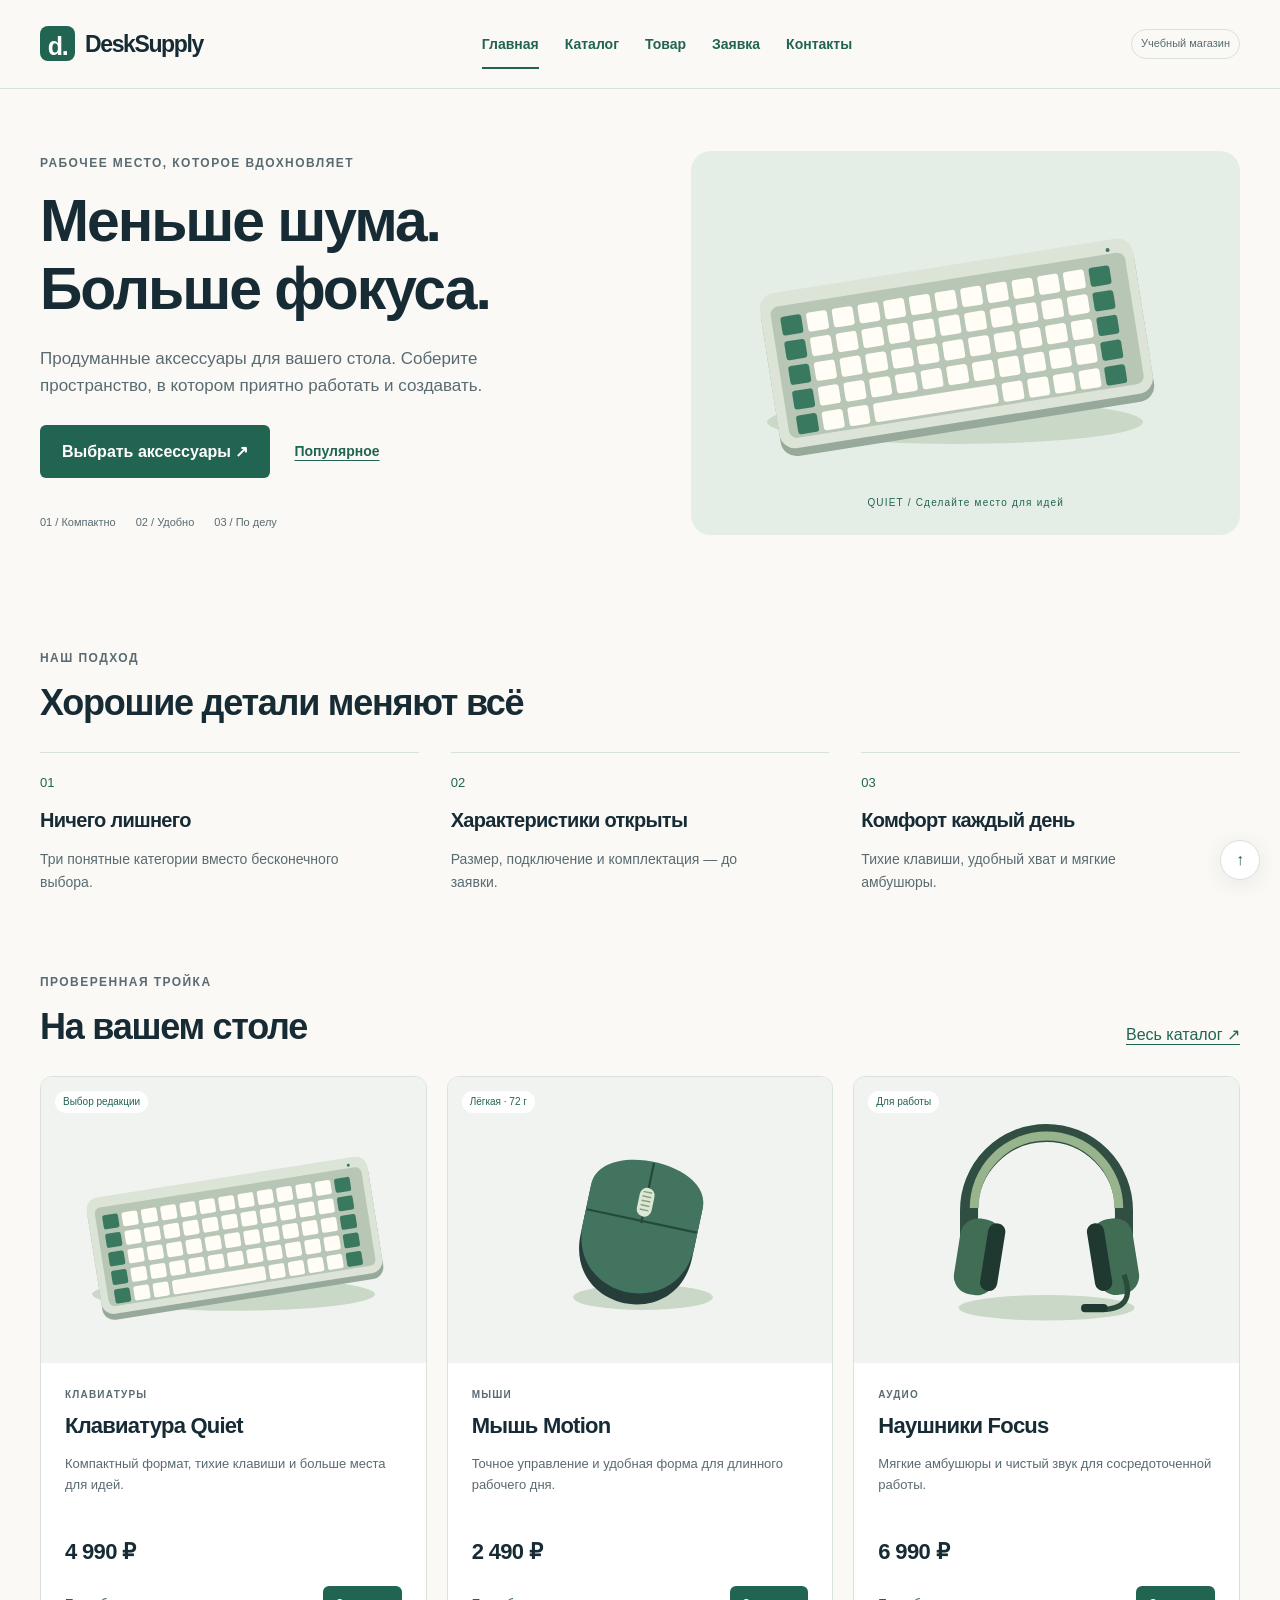
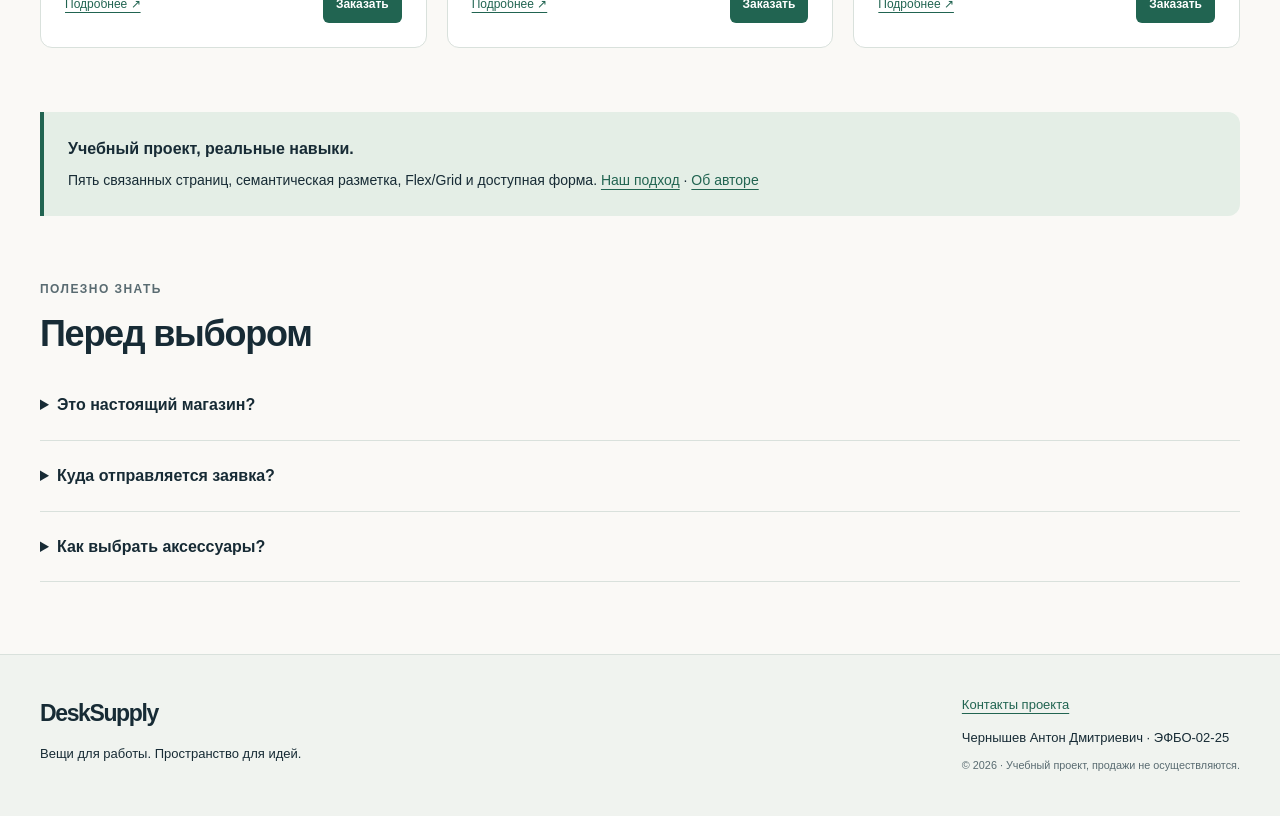
==== index.html @ 8da84892 "feat: build five-page DeskSupply HTML CSS shop for KR1" ====
<!DOCTYPE html>
<html lang="ru">
<head>
    <meta charset="UTF-8">
    <meta name="viewport" content="width=device-width, initial-scale=1.0">
    <meta name="description" content="Учебный магазин аксессуаров: клавиатура, мышь и наушники. Контрольная работа №1.">
    <meta name="author" content="Чернышев Антон Дмитриевич, ЭФБО-02-25">
    <title>Аксессуары для рабочего места — DeskSupply</title>
    <link rel="stylesheet" href="css/style.css">
    <script src="js/main.js" defer></script>
</head>
<body>
<header class="site-header" id="top"><div class="container site-header__inner">
    <a class="site-logo" href="index.html" aria-label="DeskSupply — главная"><span class="site-logo__mark" aria-hidden="true">d.</span>DeskSupply</a>
    <nav class="site-nav" aria-label="Основная навигация"><ul class="site-nav__list">
        <li><a class="site-nav__link" href="index.html" aria-current="page">Главная</a></li>
        <li><a class="site-nav__link" href="catalog.html">Каталог</a></li>
        <li><a class="site-nav__link" href="product.html">Товар</a></li>
        <li><a class="site-nav__link" href="order.html">Заявка</a></li>
        <li><a class="site-nav__link" href="contacts.html">Контакты</a></li>
    </ul></nav>
    <span class="site-header__note">Учебный магазин</span>
</div></header>
<main class="container">
<section class="hero" aria-labelledby="hero-title"><div class="hero__copy"><p class="eyebrow">Рабочее место, которое вдохновляет</p><h1 id="hero-title">Меньше шума.<br>Больше фокуса.</h1><p class="hero__description">Продуманные аксессуары для вашего стола. Соберите пространство, в котором приятно работать и создавать.</p><div class="hero__actions"><a class="button" href="catalog.html">Выбрать аксессуары ↗</a><a href="#popular">Популярное</a></div><div class="hero__meta"><span>01 / Компактно</span><span>02 / Удобно</span><span>03 / По делу</span></div></div><div class="hero__visual"><img src="images/keyboard.svg" alt="Компактная клавиатура Quiet на светлом фоне" width="480" height="320"><span class="hero__caption">QUIET / Сделайте место для идей</span></div></section>
<section class="section" id="advantages" aria-labelledby="advantages-title"><p class="eyebrow">Наш подход</p><h2 id="advantages-title">Хорошие детали меняют всё</h2><ul class="advantages-list"><li><span>01</span><h3>Ничего лишнего</h3><p>Три понятные категории вместо бесконечного выбора.</p></li><li><span>02</span><h3>Характеристики открыты</h3><p>Размер, подключение и комплектация — до заявки.</p></li><li><span>03</span><h3>Комфорт каждый день</h3><p>Тихие клавиши, удобный хват и мягкие амбушюры.</p></li></ul></section>
<section class="section" id="popular" aria-labelledby="popular-title"><div class="section__heading section__heading--row"><div><p class="eyebrow">Проверенная тройка</p><h2 id="popular-title">На вашем столе</h2></div><a href="catalog.html">Весь каталог ↗</a></div><div class="product-grid">
<article class="product-card"><div class="product-card__visual"><span class="product-card__badge">Выбор редакции</span><img class="product-card__img" src="images/keyboard.svg" alt="Клавиатура Quiet: иллюстрация товара" width="480" height="320" loading="lazy"></div><div class="product-card__body"><p class="eyebrow">Клавиатуры</p><h3 class="product-card__title">Клавиатура Quiet</h3><p class="product-card__description">Компактный формат, тихие клавиши и больше места для идей.</p><p class="product-card__price">4 990 ₽</p><div class="product-card__actions"><a class="product-card__link" href="product.html">Подробнее ↗</a><button class="button product-card__button" type="button" data-product="Клавиатура Quiet">Заказать</button></div></div></article>
<article class="product-card"><div class="product-card__visual"><span class="product-card__badge">Лёгкая · 72 г</span><img class="product-card__img" src="images/mouse.svg" alt="Мышь Motion: иллюстрация товара" width="480" height="320" loading="lazy"></div><div class="product-card__body"><p class="eyebrow">Мыши</p><h3 class="product-card__title">Мышь Motion</h3><p class="product-card__description">Точное управление и удобная форма для длинного рабочего дня.</p><p class="product-card__price">2 490 ₽</p><div class="product-card__actions"><a class="product-card__link" href="catalog.html#mouse-details">Подробнее ↗</a><button class="button product-card__button" type="button" data-product="Мышь Motion">Заказать</button></div></div></article>
<article class="product-card"><div class="product-card__visual"><span class="product-card__badge">Для работы</span><img class="product-card__img" src="images/headphones.svg" alt="Наушники Focus: иллюстрация товара" width="480" height="320" loading="lazy"></div><div class="product-card__body"><p class="eyebrow">Аудио</p><h3 class="product-card__title">Наушники Focus</h3><p class="product-card__description">Мягкие амбушюры и чистый звук для сосредоточенной работы.</p><p class="product-card__price">6 990 ₽</p><div class="product-card__actions"><a class="product-card__link" href="catalog.html#headphones-details">Подробнее ↗</a><button class="button product-card__button" type="button" data-product="Наушники Focus">Заказать</button></div></div></article>
</div></section>
<aside class="aside-info"><strong>Учебный проект, реальные навыки.</strong><p>Пять связанных страниц, семантическая разметка, Flex/Grid и доступная форма. <a href="#advantages">Наш подход</a> · <a href="#contacts">Об авторе</a></p></aside><section class="section" id="faq" aria-labelledby="faq-title"><p class="eyebrow">Полезно знать</p><h2 id="faq-title">Перед выбором</h2><div class="faq">
<details class="faq__item"><summary>Это настоящий магазин?</summary><p>Нет. Это учебный HTML/CSS-проект. Цены, товары и контакты демонстрационные; покупок и оплаты нет.</p></details>
<details class="faq__item"><summary>Куда отправляется заявка?</summary><p>Никуда: сейчас форма только проверяет введённые значения в браузере. Сервер и база данных появятся на следующих этапах разработки.</p></details>
<details class="faq__item"><summary>Как выбрать аксессуары?</summary><p>Для небольшого стола подойдёт компактная клавиатура. Для частых звонков — наушники с микрофоном. Проверьте интерфейс подключения в характеристиках.</p></details>
</div></section>
</main>
<footer class="site-footer" id="contacts"><div class="container site-footer__inner">
    <div><a class="site-logo" href="index.html">DeskSupply</a><p>Вещи для работы. Пространство для идей.</p></div>
    <div><a href="contacts.html">Контакты проекта</a><p>Чернышев Антон Дмитриевич · ЭФБО-02-25</p><small>© 2026 · Учебный проект, продажи не осуществляются.</small></div>
</div></footer>
<a class="back-top" href="#top" aria-label="Вернуться наверх">↑</a>
<dialog class="order-dialog" id="order-dialog" aria-labelledby="order-dialog-title"><h2 id="order-dialog-title">Оформление заявки</h2><form class="order-form" id="order-form" action="#" method="post" novalidate>
<p class="form-note">Демонстрация: данные не отправляются и не сохраняются. Используйте вымышленные данные. Поля со * обязательны.</p>
<input id="selected-product" name="selected-product" type="hidden"><p id="selected-product-name" class="order-form__selection"></p>
<div class="form-field"><label for="name">Имя *</label><input id="name" name="name" type="text" minlength="2" autocomplete="name" required></div>
<div class="form-field"><label for="email">E-mail *</label><input id="email" name="email" type="email" autocomplete="email" required></div>
<div class="form-field"><label for="phone">Телефон *</label><input id="phone" name="phone" type="tel" inputmode="tel" autocomplete="tel" placeholder="+7 (900) 000-00-00" pattern="^\+7 \(\d{3}\) \d{3}-\d{2}-\d{2}$" aria-describedby="phone-hint" required><small id="phone-hint">Формат: +7 (900) 000-00-00</small></div>
<div class="form-field"><label for="date">Желаемая дата</label><input id="date" name="date" type="date"></div>
<div class="form-field"><label for="topic">Тема обращения *</label><select id="topic" name="topic" required><option value="">Выберите тему</option><option value="product">Заказ товара</option><option value="consultation">Консультация</option><option value="delivery">Доставка</option></select></div>
<div class="form-field"><label for="comment">Комментарий</label><textarea id="comment" name="comment" rows="3" placeholder="Что важно для вашего рабочего места?"></textarea></div>
<div class="form-field form-field--checkbox"><input id="agreement" name="agreement" type="checkbox" required><label for="agreement">Я согласен на обработку данных в учебном примере *</label></div>
<div class="form-actions"><button class="button button--secondary" id="close-order-dialog" type="button">Закрыть</button><button class="button" type="submit">Проверить заявку</button></div>
</form></dialog>
<p class="success-message" id="success-message" role="status" hidden>Поля проверены. Это демонстрация: заявка не отправлена и не сохранена.</p>
</body>
</html>
---- css/style.css ----
/* 1. Design tokens: shared palette, spacing and dimensions */
:root {
    --color-bg: #faf9f6;
    --color-white: #fff;
    --color-text: #172b35;
    --color-muted: #596b71;
    --color-primary: #216451;
    --color-primary-dark: #164c3d;
    --color-border: #d9e1dc;
    --color-surface: #f0f3ef;
    --color-accent: #e4eee6;
    --color-danger: #b00020;
    --color-danger-bg: #fff4f5;
    --color-success: #168a2f;
    --color-success-bg: #eefaf0;
    --color-backdrop: rgb(14 30 34 / 65%);
    --space-xs: 4px;
    --space-sm: 8px;
    --space-md: 16px;
    --space-lg: 24px;
    --space-xl: 32px;
    --radius-sm: 6px;
    --radius-md: 12px;
    --radius-lg: 20px;
    --container-width: 1200px;
    --dialog-width: 560px;
}

/* 2. Base and accessible states */
* { box-sizing: border-box; }
html { scroll-behavior: smooth; scroll-padding-top: 110px; }
body { margin: 0; color: var(--color-text); background: var(--color-bg); font: 16px/1.6 Arial, Helvetica, sans-serif; }
[hidden] { display: none !important; }
.container { width: min(calc(100% - 64px), var(--container-width)); margin-inline: auto; }
img { display: block; max-width: 100%; height: auto; }
h1, h2, h3 { line-height: 1.15; letter-spacing: -.035em; margin: 0 0 var(--space-md); }
h1 { font-size: clamp(36px, 4.6vw, 62px); }
h2 { font-size: clamp(26px, 3vw, 36px); }
h3 { font-size: 22px; }
p { margin: 0 0 var(--space-md); }
a { color: var(--color-primary); text-underline-offset: 4px; }
a:hover { color: var(--color-primary-dark); }
a, button, input, select, textarea, summary { -webkit-tap-highlight-color: transparent; }
:where(a, button, input, select, textarea, summary):focus-visible { outline: 3px solid var(--color-primary); outline-offset: 4px; }
button, .button { display: inline-flex; align-items: center; justify-content: center; padding: 13px 21px; border: 1px solid transparent; border-radius: var(--radius-sm); background: var(--color-primary); color: var(--color-white); font: inherit; font-weight: 600; text-decoration: none; cursor: pointer; transition: background .15s, border-color .15s; }
button:hover:not(:disabled), .button:hover:not(:disabled) { background: var(--color-primary-dark); color: var(--color-white); }
.button--secondary { color: var(--color-primary); background: transparent; border-color: var(--color-border); }
.button--secondary:hover:not(:disabled) { background: var(--color-accent); color: var(--color-primary-dark); border-color: var(--color-primary); }
.button--compact { padding: 8px 12px; }
button:disabled, input:disabled, select:disabled, textarea:disabled { opacity: .5; cursor: not-allowed; }
.eyebrow { color: var(--color-muted); font-size: 12px; font-weight: 700; letter-spacing: .12em; text-transform: uppercase; margin-bottom: 14px; }
.muted { color: var(--color-muted); }
.section { margin-block: 64px; }
.section__heading { margin-bottom: 28px; }
.section__heading--row { display: flex; justify-content: space-between; align-items: end; gap: 16px; }
.section__heading--row h2 { margin-bottom: 0; }

/* 3. Header, navigation and positioning */
.site-header { position: sticky; top: 0; z-index: 10; background: var(--color-bg); border-bottom: 1px solid var(--color-border); }
.site-header__inner { min-height: 88px; display: flex; align-items: center; justify-content: space-between; gap: 24px; }
.site-logo { display: inline-flex; align-items: center; gap: 10px; font-weight: 800; font-size: 23px; text-decoration: none; color: var(--color-text); letter-spacing: -.06em; }
.site-logo__mark { display: inline-grid; place-items: center; width: 35px; height: 35px; background: var(--color-primary); color: var(--color-white); border-radius: 8px; font-size: 25px; }
.site-nav__list { display: flex; flex-wrap: wrap; gap: 26px; margin: 0; padding: 0; list-style: none; }
.site-nav__link { display: block; padding-block: 12px; font-size: 14px; font-weight: 600; text-decoration: none; }
.site-nav__link[aria-current="page"] { box-shadow: 0 2px var(--color-primary); }
.site-header__note { font-size: 11px; padding: 5px 9px; border: 1px solid var(--color-border); border-radius: 30px; color: var(--color-muted); white-space: nowrap; }
.breadcrumbs { margin-block: 28px; font-size: 13px; color: var(--color-muted); }
.breadcrumbs a { color: var(--color-muted); }
.site-footer { margin-top: 72px; padding: 40px 0; background: var(--color-surface); border-top: 1px solid var(--color-border); font-size: 13px; }
.site-footer__inner { display: flex; justify-content: space-between; gap: 32px; }
.site-footer p { margin-block: 12px 6px; }
.site-footer small { color: var(--color-muted); }
.back-top { position: fixed; bottom: 20px; right: 20px; z-index: 12; display: grid; place-items: center; width: 40px; height: 40px; background: var(--color-white); border: 1px solid var(--color-border); border-radius: 50%; text-decoration: none; box-shadow: 0 4px 20px rgb(20 35 30 / 8%); }

/* 4. Main page and product cards */
.hero { display: grid; grid-template-columns: 1.1fr 1fr; align-items: center; gap: 48px; padding: 62px 0 50px; }
.hero__description { max-width: 480px; color: var(--color-muted); font-size: 17px; margin-block: 22px 26px; }
.hero__actions { display: flex; align-items: center; flex-wrap: wrap; gap: 24px; }
.hero__actions > a:not(.button) { font-size: 14px; font-weight: 600; }
.hero__meta { display: flex; flex-wrap: wrap; gap: 20px; font-size: 11px; color: var(--color-muted); margin-top: 36px; }
.hero__visual { display: flex; flex-direction: column; justify-content: center; min-height: 360px; border-radius: var(--radius-lg); background: var(--color-accent); padding: 24px; }
.hero__caption { color: var(--color-primary); font-size: 10px; letter-spacing: .12em; text-align: center; }
.advantages-list { display: grid; grid-template-columns: repeat(3, 1fr); gap: 32px; list-style: none; margin: 28px 0 0; padding: 0; }
.advantages-list li { border-top: 1px solid var(--color-border); padding-top: 20px; }
.advantages-list span { display: block; color: var(--color-primary); font-size: 13px; margin-bottom: 16px; }
.advantages-list h3 { font-size: 20px; }
.advantages-list p { color: var(--color-muted); font-size: 14px; max-width: 300px; }
.product-grid { display: grid; grid-template-columns: repeat(3, minmax(0, 1fr)); gap: 20px; }
.product-card { min-width: 0; background: var(--color-white); border: 1px solid var(--color-border); border-radius: var(--radius-md); overflow: hidden; transition: border-color .15s; }
.product-card:hover { border-color: var(--color-primary); }
.product-card__visual { position: relative; background: var(--color-surface); padding: 32px 12px 14px; }
.product-card__badge { position: absolute; top: 14px; left: 14px; z-index: 1; padding: 3px 8px; color: var(--color-primary); background: var(--color-white); border-radius: 30px; font-size: 10px; }
.product-card__img { width: 100%; aspect-ratio: 3/2; object-fit: contain; }
.product-card__body { padding: 24px; }
.product-card__body .eyebrow { font-size: 10px; margin-bottom: 10px; }
.product-card__description { color: var(--color-muted); font-size: 13px; min-height: 64px; }
.product-card__price { font-size: 22px; font-weight: 700; letter-spacing: -.03em; }
.product-card__actions { display: flex; flex-wrap: wrap; align-items: center; justify-content: space-between; gap: 12px; font-size: 12px; }
.product-card__button { padding: 8px 12px; }
.aside-info { margin-block: 48px; padding: 24px; border-left: 4px solid var(--color-primary); background: var(--color-accent); border-radius: 0 var(--radius-md) var(--radius-md) 0; }
.aside-info p { margin: 8px 0 0; font-size: 14px; }
.faq__item { border-bottom: 1px solid var(--color-border); }
.faq__item summary { padding: 22px 0; font-weight: 600; cursor: pointer; }
.faq__item p { max-width: 780px; color: var(--color-muted); padding-bottom: 12px; }

/* 5. Inner pages: Grid, sidebar, table */
.page-intro { padding: 18px 0 38px; max-width: 850px; }
.page-intro p:last-child { max-width: 650px; color: var(--color-muted); }
.catalog-layout { display: grid; grid-template-columns: 190px minmax(0, 1fr); align-items: start; gap: 34px; }
.catalog-sidebar { position: sticky; top: 116px; }
.catalog-sidebar h2 { font-size: 20px; }
.catalog-sidebar ul { list-style: none; margin: 20px 0; padding: 0; }
.catalog-sidebar li { border-bottom: 1px solid var(--color-border); }
.catalog-sidebar a { display: flex; justify-content: space-between; padding: 12px 0; font-size: 13px; text-decoration: none; }
.catalog-sidebar p { font-size: 12px; }
.catalog-sidebar button { font-size: 12px; padding: 9px 12px; }
.catalog-content .product-card__body { padding: 18px; }
.catalog-content .product-card__title { font-size: 20px; }
.catalog-content .section__heading h2 { font-size: 24px; }
.detail-grid, .contact-grid { display: grid; grid-template-columns: repeat(2, minmax(0, 1fr)); gap: 24px; }
.detail-panel { background: var(--color-white); padding: 32px; border: 1px solid var(--color-border); border-radius: var(--radius-md); }
.detail-panel h2 { font-size: 27px; }
.detail-panel p { color: var(--color-muted); font-size: 14px; }
.spec-list { display: grid; grid-template-columns: 1fr 1fr; gap: 8px 16px; font-size: 14px; margin-block: 24px; }
.spec-list dt { color: var(--color-muted); }
.spec-list dd { margin: 0; }
.product-detail { display: grid; grid-template-columns: 1fr 1fr; gap: 56px; align-items: center; margin: 38px 0 64px; }
.product-detail__visual { position: relative; min-width: 0; background: var(--color-accent); border-radius: var(--radius-lg); padding: 44px 20px; }
.product-detail__visual img { width: 100%; }
.product-detail__badge { position: absolute; top: 22px; left: 22px; padding: 4px 10px; border-radius: 30px; font-size: 12px; background: var(--color-white); color: var(--color-primary); }
.product-detail h1 { font-size: clamp(32px, 3.5vw, 48px); }
.product-detail__lead { font-size: 23px; line-height: 1.4; }
.product-detail__info > p:not(.eyebrow, .product-detail__lead, .product-detail__price) { color: var(--color-muted); font-size: 14px; }
.product-detail__price { font-size: 34px; font-weight: 700; margin-top: 24px; }
.table-wrap { overflow-x: auto; border: 1px solid var(--color-border); border-radius: var(--radius-md); }
.spec-table { width: 100%; border-collapse: collapse; font-size: 14px; text-align: left; }
.spec-table caption { text-align: left; padding: 20px; background: var(--color-white); color: var(--color-muted); }
.spec-table th, .spec-table td { padding: 16px 20px; border-top: 1px solid var(--color-border); }
.spec-table thead { background: var(--color-accent); }
.spec-table tbody th { width: 40%; font-weight: 500; }
.spec-table tbody tr:nth-child(even) { background: var(--color-white); }
.contact-address { font-style: normal; margin-block: 24px; }
.contact-address span { display: block; color: var(--color-muted); font-size: 11px; margin-bottom: 4px; }

/* 6. Forms and dialog */
.order-layout { display: grid; grid-template-columns: minmax(0, 1.3fr) minmax(0, 1fr); gap: 56px; align-items: start; }
.form-panel { padding: 32px; background: var(--color-white); border: 1px solid var(--color-border); border-radius: var(--radius-md); }
.form-panel h2, .order-aside h2 { font-size: 26px; }
.order-aside { position: sticky; top: 116px; padding: 26px 0; }
.order-aside ol { padding-left: 22px; margin: 24px 0; }
.order-aside li { margin-bottom: 12px; }
.order-aside p { color: var(--color-muted); font-size: 14px; }
.order-dialog { width: min(calc(100% - 32px), var(--dialog-width)); max-height: calc(100dvh - 40px); padding: 28px; color: var(--color-text); background: var(--color-white); border: 1px solid var(--color-border); border-radius: var(--radius-md); }
.order-dialog h2 { font-size: 28px; }
.order-dialog::backdrop { background: var(--color-backdrop); }
.form-note { font-size: 12px; color: var(--color-muted); margin-bottom: 24px; }
.order-form__selection { font-size: 14px; font-weight: 700; }
.form-field { margin-bottom: 18px; }
.form-field label { display: block; font-size: 13px; font-weight: 600; margin-bottom: 6px; }
.form-field input, .form-field select, .form-field textarea { width: 100%; min-width: 0; padding: 10px 12px; border: 1px solid var(--color-border); border-radius: var(--radius-sm); color: var(--color-text); background: var(--color-white); font: inherit; accent-color: var(--color-primary); }
.form-field input:hover:where(:not(:disabled)), .form-field select:hover:where(:not(:disabled)), .form-field textarea:hover:where(:not(:disabled)) { border-color: var(--color-primary); }
.form-field textarea { resize: vertical; }
.form-field small { display: block; font-size: 11px; margin-top: 6px; color: var(--color-muted); }
.form-field--checkbox { display: flex; align-items: start; gap: 12px; }
.form-field--checkbox input { width: auto; margin-top: 4px; flex-shrink: 0; }
.form-field--checkbox label { font-weight: 400; }
.form-field input[aria-invalid="true"], .form-field select[aria-invalid="true"], .form-field textarea[aria-invalid="true"] { border-color: var(--color-danger); background-color: var(--color-danger-bg); }
.form-field input[type="checkbox"][aria-invalid="true"] { box-shadow: 0 0 0 2px var(--color-danger); }
.form-actions { display: flex; flex-wrap: wrap; justify-content: end; gap: 12px; margin-top: 24px; }
.success-message { position: fixed; bottom: 24px; right: 72px; z-index: 20; max-width: min(calc(100% - 96px), 650px); margin: 0; padding: 16px 20px; border-left: 4px solid var(--color-success); border-radius: var(--radius-sm); color: var(--color-text); background: var(--color-success-bg); box-shadow: 0 8px 28px rgb(20 35 30 / 12%); }

/* 7. Basic small-screen safety, extended adaptation is a future assignment */
@media (max-width: 1000px) {
    .site-header__note { display: none; }
    .site-nav__list { gap: 18px; }
    .catalog-layout { grid-template-columns: 160px minmax(0, 1fr); gap: 24px; }
    .catalog-content .product-grid { grid-template-columns: repeat(2, minmax(0, 1fr)); }
    .hero { gap: 24px; }
    .product-detail, .order-layout { gap: 32px; }
}
@media (max-width: 720px) {
    .container { width: calc(100% - 32px); }
    .site-header__inner { flex-direction: column; gap: 8px; padding: 12px 0; }
    .site-nav { width: 100%; }
    .site-nav__list { justify-content: space-between; gap: 5px; }
    .site-nav__link { font-size: 12px; padding-block: 7px; }
    .hero, .product-detail, .order-layout, .catalog-layout { grid-template-columns: 1fr; }
    .hero { padding-top: 36px; gap: 32px; }
    .hero__visual { min-height: auto; }
    .hero__meta { gap: 12px; font-size: 10px; }
    .advantages-list, .product-grid, .catalog-content .product-grid, .detail-grid, .contact-grid { grid-template-columns: 1fr; }
    .section { margin-block: 44px; }
    .section__heading--row { align-items: start; flex-direction: column; }
    .catalog-sidebar, .order-aside { position: static; }
    .catalog-sidebar ul { display: flex; gap: 20px; margin: 16px 0; flex-wrap: wrap; }
    .catalog-sidebar li { flex-grow: 1; }
    .catalog-sidebar button { display: none; }
    .product-card__description { min-height: 0; }
    .product-detail { margin-top: 24px; }
    .form-panel, .detail-panel { padding: 22px; }
    .site-footer__inner { flex-direction: column; }
    .spec-table th, .spec-table td { padding: 12px; }
    .spec-list { grid-template-columns: 1fr; gap: 4px; }
    .spec-list dd { margin-bottom: 12px; }
    .order-dialog { padding: 22px; }
}
@media (prefers-reduced-motion: reduce) {
    html { scroll-behavior: auto; }
    *, *::before, *::after { transition: none !important; }
}
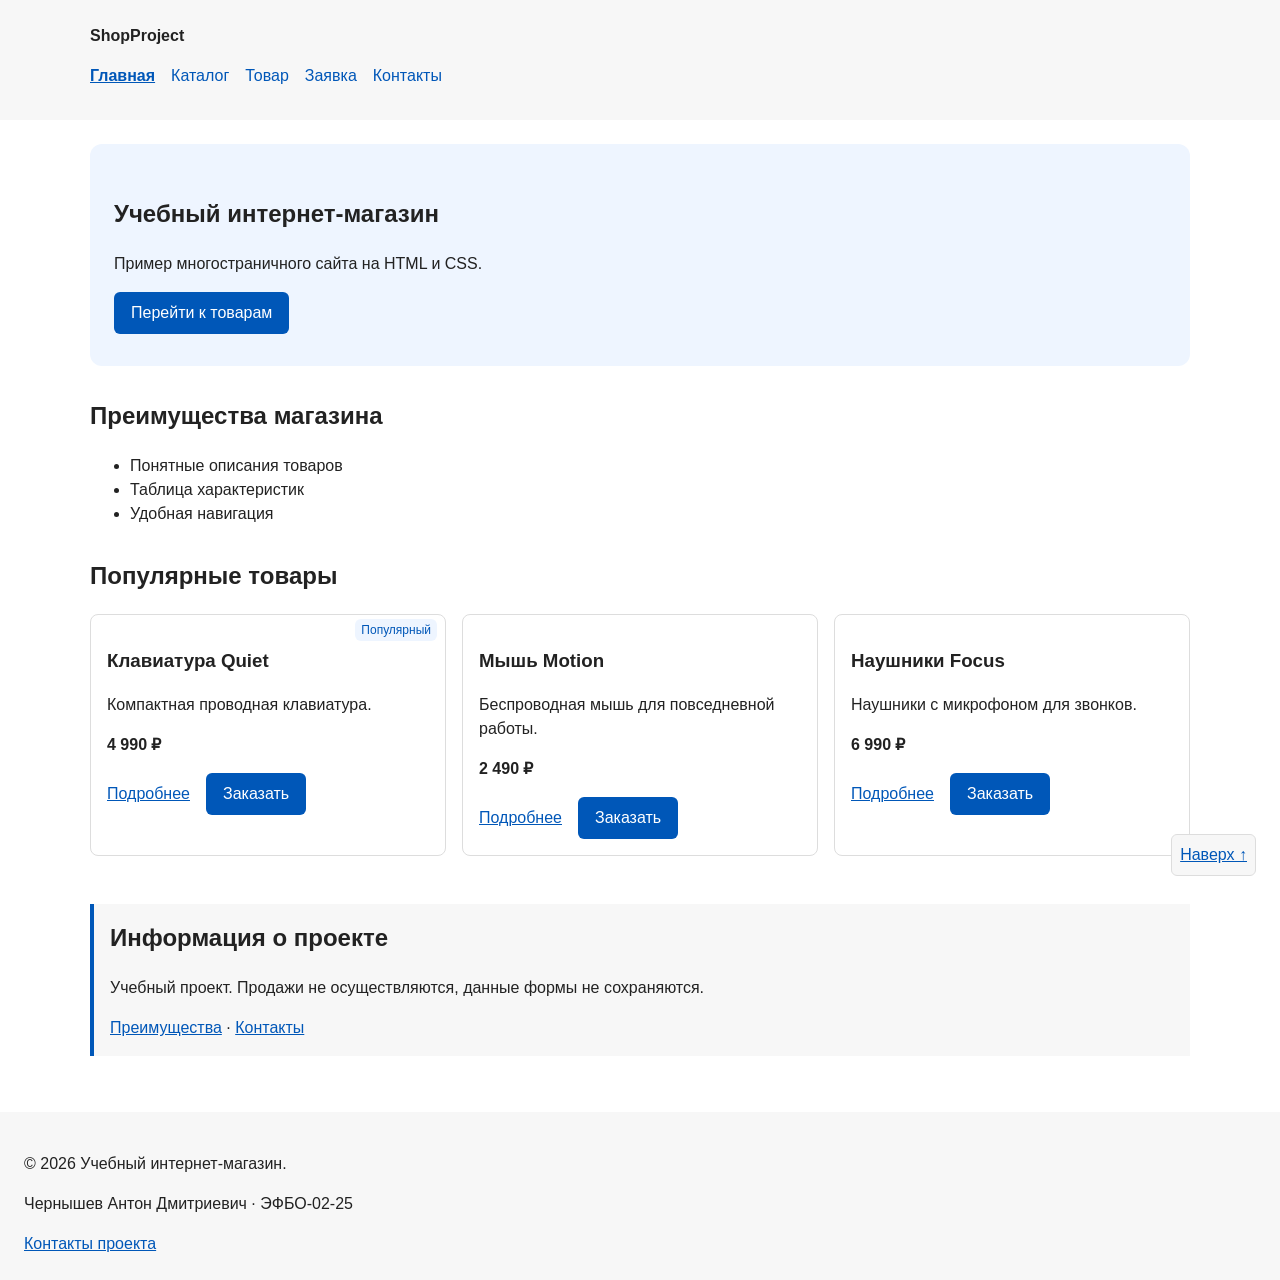
==== commit fa29d62f: "refactor: keep KR1 at original practical-work styling level" ====
--- a/index.html
+++ b/index.html
@@ -1,57 +1,147 @@
 <!DOCTYPE html>
 <html lang="ru">
-<head>
-    <meta charset="UTF-8">
-    <meta name="viewport" content="width=device-width, initial-scale=1.0">
-    <meta name="description" content="Учебный магазин аксессуаров: клавиатура, мышь и наушники. Контрольная работа №1.">
-    <meta name="author" content="Чернышев Антон Дмитриевич, ЭФБО-02-25">
-    <title>Аксессуары для рабочего места — DeskSupply</title>
-    <link rel="stylesheet" href="css/style.css">
-    <script src="js/main.js" defer></script>
-</head>
-<body>
-<header class="site-header" id="top"><div class="container site-header__inner">
-    <a class="site-logo" href="index.html" aria-label="DeskSupply — главная"><span class="site-logo__mark" aria-hidden="true">d.</span>DeskSupply</a>
-    <nav class="site-nav" aria-label="Основная навигация"><ul class="site-nav__list">
-        <li><a class="site-nav__link" href="index.html" aria-current="page">Главная</a></li>
-        <li><a class="site-nav__link" href="catalog.html">Каталог</a></li>
-        <li><a class="site-nav__link" href="product.html">Товар</a></li>
-        <li><a class="site-nav__link" href="order.html">Заявка</a></li>
-        <li><a class="site-nav__link" href="contacts.html">Контакты</a></li>
-    </ul></nav>
-    <span class="site-header__note">Учебный магазин</span>
-</div></header>
-<main class="container">
-<section class="hero" aria-labelledby="hero-title"><div class="hero__copy"><p class="eyebrow">Рабочее место, которое вдохновляет</p><h1 id="hero-title">Меньше шума.<br>Больше фокуса.</h1><p class="hero__description">Продуманные аксессуары для вашего стола. Соберите пространство, в котором приятно работать и создавать.</p><div class="hero__actions"><a class="button" href="catalog.html">Выбрать аксессуары ↗</a><a href="#popular">Популярное</a></div><div class="hero__meta"><span>01 / Компактно</span><span>02 / Удобно</span><span>03 / По делу</span></div></div><div class="hero__visual"><img src="images/keyboard.svg" alt="Компактная клавиатура Quiet на светлом фоне" width="480" height="320"><span class="hero__caption">QUIET / Сделайте место для идей</span></div></section>
-<section class="section" id="advantages" aria-labelledby="advantages-title"><p class="eyebrow">Наш подход</p><h2 id="advantages-title">Хорошие детали меняют всё</h2><ul class="advantages-list"><li><span>01</span><h3>Ничего лишнего</h3><p>Три понятные категории вместо бесконечного выбора.</p></li><li><span>02</span><h3>Характеристики открыты</h3><p>Размер, подключение и комплектация — до заявки.</p></li><li><span>03</span><h3>Комфорт каждый день</h3><p>Тихие клавиши, удобный хват и мягкие амбушюры.</p></li></ul></section>
-<section class="section" id="popular" aria-labelledby="popular-title"><div class="section__heading section__heading--row"><div><p class="eyebrow">Проверенная тройка</p><h2 id="popular-title">На вашем столе</h2></div><a href="catalog.html">Весь каталог ↗</a></div><div class="product-grid">
-<article class="product-card"><div class="product-card__visual"><span class="product-card__badge">Выбор редакции</span><img class="product-card__img" src="images/keyboard.svg" alt="Клавиатура Quiet: иллюстрация товара" width="480" height="320" loading="lazy"></div><div class="product-card__body"><p class="eyebrow">Клавиатуры</p><h3 class="product-card__title">Клавиатура Quiet</h3><p class="product-card__description">Компактный формат, тихие клавиши и больше места для идей.</p><p class="product-card__price">4 990 ₽</p><div class="product-card__actions"><a class="product-card__link" href="product.html">Подробнее ↗</a><button class="button product-card__button" type="button" data-product="Клавиатура Quiet">Заказать</button></div></div></article>
-<article class="product-card"><div class="product-card__visual"><span class="product-card__badge">Лёгкая · 72 г</span><img class="product-card__img" src="images/mouse.svg" alt="Мышь Motion: иллюстрация товара" width="480" height="320" loading="lazy"></div><div class="product-card__body"><p class="eyebrow">Мыши</p><h3 class="product-card__title">Мышь Motion</h3><p class="product-card__description">Точное управление и удобная форма для длинного рабочего дня.</p><p class="product-card__price">2 490 ₽</p><div class="product-card__actions"><a class="product-card__link" href="catalog.html#mouse-details">Подробнее ↗</a><button class="button product-card__button" type="button" data-product="Мышь Motion">Заказать</button></div></div></article>
-<article class="product-card"><div class="product-card__visual"><span class="product-card__badge">Для работы</span><img class="product-card__img" src="images/headphones.svg" alt="Наушники Focus: иллюстрация товара" width="480" height="320" loading="lazy"></div><div class="product-card__body"><p class="eyebrow">Аудио</p><h3 class="product-card__title">Наушники Focus</h3><p class="product-card__description">Мягкие амбушюры и чистый звук для сосредоточенной работы.</p><p class="product-card__price">6 990 ₽</p><div class="product-card__actions"><a class="product-card__link" href="catalog.html#headphones-details">Подробнее ↗</a><button class="button product-card__button" type="button" data-product="Наушники Focus">Заказать</button></div></div></article>
-</div></section>
-<aside class="aside-info"><strong>Учебный проект, реальные навыки.</strong><p>Пять связанных страниц, семантическая разметка, Flex/Grid и доступная форма. <a href="#advantages">Наш подход</a> · <a href="#contacts">Об авторе</a></p></aside><section class="section" id="faq" aria-labelledby="faq-title"><p class="eyebrow">Полезно знать</p><h2 id="faq-title">Перед выбором</h2><div class="faq">
-<details class="faq__item"><summary>Это настоящий магазин?</summary><p>Нет. Это учебный HTML/CSS-проект. Цены, товары и контакты демонстрационные; покупок и оплаты нет.</p></details>
-<details class="faq__item"><summary>Куда отправляется заявка?</summary><p>Никуда: сейчас форма только проверяет введённые значения в браузере. Сервер и база данных появятся на следующих этапах разработки.</p></details>
-<details class="faq__item"><summary>Как выбрать аксессуары?</summary><p>Для небольшого стола подойдёт компактная клавиатура. Для частых звонков — наушники с микрофоном. Проверьте интерфейс подключения в характеристиках.</p></details>
-</div></section>
-</main>
-<footer class="site-footer" id="contacts"><div class="container site-footer__inner">
-    <div><a class="site-logo" href="index.html">DeskSupply</a><p>Вещи для работы. Пространство для идей.</p></div>
-    <div><a href="contacts.html">Контакты проекта</a><p>Чернышев Антон Дмитриевич · ЭФБО-02-25</p><small>© 2026 · Учебный проект, продажи не осуществляются.</small></div>
-</div></footer>
-<a class="back-top" href="#top" aria-label="Вернуться наверх">↑</a>
-<dialog class="order-dialog" id="order-dialog" aria-labelledby="order-dialog-title"><h2 id="order-dialog-title">Оформление заявки</h2><form class="order-form" id="order-form" action="#" method="post" novalidate>
-<p class="form-note">Демонстрация: данные не отправляются и не сохраняются. Используйте вымышленные данные. Поля со * обязательны.</p>
-<input id="selected-product" name="selected-product" type="hidden"><p id="selected-product-name" class="order-form__selection"></p>
-<div class="form-field"><label for="name">Имя *</label><input id="name" name="name" type="text" minlength="2" autocomplete="name" required></div>
-<div class="form-field"><label for="email">E-mail *</label><input id="email" name="email" type="email" autocomplete="email" required></div>
-<div class="form-field"><label for="phone">Телефон *</label><input id="phone" name="phone" type="tel" inputmode="tel" autocomplete="tel" placeholder="+7 (900) 000-00-00" pattern="^\+7 \(\d{3}\) \d{3}-\d{2}-\d{2}$" aria-describedby="phone-hint" required><small id="phone-hint">Формат: +7 (900) 000-00-00</small></div>
-<div class="form-field"><label for="date">Желаемая дата</label><input id="date" name="date" type="date"></div>
-<div class="form-field"><label for="topic">Тема обращения *</label><select id="topic" name="topic" required><option value="">Выберите тему</option><option value="product">Заказ товара</option><option value="consultation">Консультация</option><option value="delivery">Доставка</option></select></div>
-<div class="form-field"><label for="comment">Комментарий</label><textarea id="comment" name="comment" rows="3" placeholder="Что важно для вашего рабочего места?"></textarea></div>
-<div class="form-field form-field--checkbox"><input id="agreement" name="agreement" type="checkbox" required><label for="agreement">Я согласен на обработку данных в учебном примере *</label></div>
-<div class="form-actions"><button class="button button--secondary" id="close-order-dialog" type="button">Закрыть</button><button class="button" type="submit">Проверить заявку</button></div>
-</form></dialog>
-<p class="success-message" id="success-message" role="status" hidden>Поля проверены. Это демонстрация: заявка не отправлена и не сохранена.</p>
-</body>
+    <head>
+        <meta charset="UTF-8">
+        <meta name="viewport" content="width=device-width, initial-scale=1.0">
+        <meta name="description" content="Главная учебного интернет-магазина. Контрольная работа №1.">
+        <meta name="author" content="Чернышев Антон Дмитриевич, ЭФБО-02-25">
+        <title>Главная — Учебный интернет-магазин</title>
+        <link rel="stylesheet" href="css/style.css">
+        <script src="js/main.js" defer>
+        </script>
+    </head>
+    <body>
+        <header id="top">
+            <div class="site-header">
+                <a class="site-logo" href="index.html">ShopProject</a>
+                <nav class="site-nav" aria-label="Основная навигация">
+                    <ul class="site-nav__list">
+                        <li class="site-nav__item">
+                            <a class="site-nav__link" href="index.html" aria-current="page">Главная</a>
+                        </li>
+                        <li class="site-nav__item">
+                            <a class="site-nav__link" href="catalog.html">Каталог</a>
+                        </li>
+                        <li class="site-nav__item">
+                            <a class="site-nav__link" href="product.html">Товар</a>
+                        </li>
+                        <li class="site-nav__item">
+                            <a class="site-nav__link" href="order.html">Заявка</a>
+                        </li>
+                        <li class="site-nav__item">
+                            <a class="site-nav__link" href="contacts.html">Контакты</a>
+                        </li>
+                    </ul>
+                </nav>
+            </div>
+        </header>
+        <main>
+            <section class="hero">
+                <h1>Учебный интернет-магазин</h1>
+                <p>Пример многостраничного сайта на HTML и CSS.</p>
+                <a class="button" href="#popular">Перейти к товарам</a>
+            </section>
+            <section class="section" id="advantages">
+                <h2>Преимущества магазина</h2>
+                <ul>
+                    <li>Понятные описания товаров</li>
+                    <li>Таблица характеристик</li>
+                    <li>Удобная навигация</li>
+                </ul>
+            </section>
+            <section class="section" id="popular">
+                <h2>Популярные товары</h2>
+                <div class="product-grid">
+                    <article class="product-card">
+                        <span class="product-card__badge">Популярный</span>
+                        <h3 class="product-card__title">Клавиатура Quiet</h3>
+                        <p class="product-card__description">Компактная проводная клавиатура.</p>
+                        <p class="product-card__price">4 990 ₽</p>
+                        <div class="product-card__actions">
+                            <a class="product-card__link" href="product.html">Подробнее</a>
+                            <button class="button product-card__button" type="button" data-product="Клавиатура Quiet">Заказать</button>
+                        </div>
+                    </article>
+                    <article class="product-card">
+                        <h3 class="product-card__title">Мышь Motion</h3>
+                        <p class="product-card__description">Беспроводная мышь для повседневной работы.</p>
+                        <p class="product-card__price">2 490 ₽</p>
+                        <div class="product-card__actions">
+                            <a class="product-card__link" href="catalog.html#mouse-details">Подробнее</a>
+                            <button class="button product-card__button" type="button" data-product="Мышь Motion">Заказать</button>
+                        </div>
+                    </article>
+                    <article class="product-card">
+                        <h3 class="product-card__title">Наушники Focus</h3>
+                        <p class="product-card__description">Наушники с микрофоном для звонков.</p>
+                        <p class="product-card__price">6 990 ₽</p>
+                        <div class="product-card__actions">
+                            <a class="product-card__link" href="catalog.html#headphones-details">Подробнее</a>
+                            <button class="button product-card__button" type="button" data-product="Наушники Focus">Заказать</button>
+                        </div>
+                    </article>
+                </div>
+            </section>
+            <aside class="aside-info">
+                <h2>Информация о проекте</h2>
+                <p>Учебный проект. Продажи не осуществляются, данные формы не сохраняются.</p>
+                <a href="#advantages">Преимущества</a> · <a href="#contacts">Контакты</a>
+            </aside>
+        </main>
+        <footer id="contacts">
+            <p>© 2026 Учебный интернет-магазин.</p>
+            <p>Чернышев Антон Дмитриевич · ЭФБО-02-25</p>
+            <a href="contacts.html">Контакты проекта</a>
+        </footer>
+        <a class="back-top" href="#top">Наверх ↑</a>
+        <dialog class="order-dialog" id="order-dialog" aria-labelledby="order-dialog-title">
+            <h2 id="order-dialog-title">Оформление заявки</h2>
+            <form class="order-form" id="order-form" action="#" method="post" novalidate>
+                <p class="form-note">Демонстрация: форма проверяет ввод, но ничего не отправляет и не сохраняет. Поля со * обязательны.</p>
+                <input id="selected-product" name="selected-product" type="hidden">
+                <p id="selected-product-name" class="order-form__selection">
+                </p>
+                <div class="form-field">
+                    <label for="name">Имя *</label>
+                    <input id="name" name="name" type="text" minlength="2" autocomplete="name" required>
+                </div>
+                <div class="form-field">
+                    <label for="email">E-mail *</label>
+                    <input id="email" name="email" type="email" autocomplete="email" required>
+                </div>
+                <div class="form-field">
+                    <label for="phone">Телефон *</label>
+                    <input id="phone" name="phone" type="tel" inputmode="tel" autocomplete="tel" placeholder="+7 (900) 000-00-00" pattern="^\+7 \(\d{3}\) \d{3}-\d{2}-\d{2}$" aria-describedby="phone-hint" required>
+                    <small id="phone-hint">Формат: +7 (900) 000-00-00</small>
+                </div>
+                <div class="form-field">
+                    <label for="date">Желаемая дата</label>
+                    <input id="date" name="date" type="date">
+                </div>
+                <div class="form-field">
+                    <label for="topic">Тема обращения *</label>
+                    <select id="topic" name="topic" required>
+                        <option value="">Выберите тему</option>
+                        <option value="product">Заказ товара</option>
+                        <option value="consultation">Консультация</option>
+                        <option value="delivery">Доставка</option>
+                    </select>
+                </div>
+                <div class="form-field">
+                    <label for="comment">Комментарий</label>
+                    <textarea id="comment" name="comment" rows="3" placeholder="Комментарий к заявке">
+                    </textarea>
+                </div>
+                <div class="form-field form-field--checkbox">
+                    <input id="agreement" name="agreement" type="checkbox" required>
+                    <label for="agreement">Я согласен на обработку данных в учебном примере *</label>
+                </div>
+                <div class="form-actions">
+                    <button class="button button--secondary" id="close-order-dialog" type="button">Закрыть</button>
+                    <button class="button" type="submit">Проверить заявку</button>
+                </div>
+            </form>
+        </dialog>
+        <p class="success-message" id="success-message" role="status" hidden>Поля проверены. Это демонстрация: заявка не отправлена.</p>
+    </body>
 </html>
--- a/css/style.css
+++ b/css/style.css
@@ -1,210 +1,413 @@
-/* 1. Design tokens: shared palette, spacing and dimensions */
+/* ===============================
+   1. Переменные проекта
+   =============================== */
 :root {
-    --color-bg: #faf9f6;
-    --color-white: #fff;
-    --color-text: #172b35;
-    --color-muted: #596b71;
-    --color-primary: #216451;
-    --color-primary-dark: #164c3d;
-    --color-border: #d9e1dc;
-    --color-surface: #f0f3ef;
-    --color-accent: #e4eee6;
+    /* Цвета */
+    --color-bg: #ffffff;
+    --color-white: #ffffff;
+    --color-text: #222222;
+    --color-muted: #666666;
+    --color-primary: #0057b8;
+    --color-primary-dark: #003f86;
+    --color-border: #dddddd;
+    --color-surface: #f7f7f7;
+    --color-surface-accent: #eef5ff;
     --color-danger: #b00020;
     --color-danger-bg: #fff4f5;
     --color-success: #168a2f;
     --color-success-bg: #eefaf0;
-    --color-backdrop: rgb(14 30 34 / 65%);
+    --color-backdrop: rgb(0 0 0 / 55%);
+
+    /* Единая шкала отступов */
     --space-xs: 4px;
     --space-sm: 8px;
     --space-md: 16px;
     --space-lg: 24px;
     --space-xl: 32px;
+
+    /* Скругления и размеры */
     --radius-sm: 6px;
-    --radius-md: 12px;
-    --radius-lg: 20px;
-    --container-width: 1200px;
+    --radius-md: 8px;
+    --radius-lg: 12px;
+    --container-width: 1100px;
     --dialog-width: 560px;
 }
 
-/* 2. Base and accessible states */
-* { box-sizing: border-box; }
-html { scroll-behavior: smooth; scroll-padding-top: 110px; }
-body { margin: 0; color: var(--color-text); background: var(--color-bg); font: 16px/1.6 Arial, Helvetica, sans-serif; }
-[hidden] { display: none !important; }
-.container { width: min(calc(100% - 64px), var(--container-width)); margin-inline: auto; }
-img { display: block; max-width: 100%; height: auto; }
-h1, h2, h3 { line-height: 1.15; letter-spacing: -.035em; margin: 0 0 var(--space-md); }
-h1 { font-size: clamp(36px, 4.6vw, 62px); }
-h2 { font-size: clamp(26px, 3vw, 36px); }
-h3 { font-size: 22px; }
-p { margin: 0 0 var(--space-md); }
-a { color: var(--color-primary); text-underline-offset: 4px; }
-a:hover { color: var(--color-primary-dark); }
-a, button, input, select, textarea, summary { -webkit-tap-highlight-color: transparent; }
-:where(a, button, input, select, textarea, summary):focus-visible { outline: 3px solid var(--color-primary); outline-offset: 4px; }
-button, .button { display: inline-flex; align-items: center; justify-content: center; padding: 13px 21px; border: 1px solid transparent; border-radius: var(--radius-sm); background: var(--color-primary); color: var(--color-white); font: inherit; font-weight: 600; text-decoration: none; cursor: pointer; transition: background .15s, border-color .15s; }
-button:hover:not(:disabled), .button:hover:not(:disabled) { background: var(--color-primary-dark); color: var(--color-white); }
-.button--secondary { color: var(--color-primary); background: transparent; border-color: var(--color-border); }
-.button--secondary:hover:not(:disabled) { background: var(--color-accent); color: var(--color-primary-dark); border-color: var(--color-primary); }
-.button--compact { padding: 8px 12px; }
-button:disabled, input:disabled, select:disabled, textarea:disabled { opacity: .5; cursor: not-allowed; }
-.eyebrow { color: var(--color-muted); font-size: 12px; font-weight: 700; letter-spacing: .12em; text-transform: uppercase; margin-bottom: 14px; }
-.muted { color: var(--color-muted); }
-.section { margin-block: 64px; }
-.section__heading { margin-bottom: 28px; }
-.section__heading--row { display: flex; justify-content: space-between; align-items: end; gap: 16px; }
-.section__heading--row h2 { margin-bottom: 0; }
-
-/* 3. Header, navigation and positioning */
-.site-header { position: sticky; top: 0; z-index: 10; background: var(--color-bg); border-bottom: 1px solid var(--color-border); }
-.site-header__inner { min-height: 88px; display: flex; align-items: center; justify-content: space-between; gap: 24px; }
-.site-logo { display: inline-flex; align-items: center; gap: 10px; font-weight: 800; font-size: 23px; text-decoration: none; color: var(--color-text); letter-spacing: -.06em; }
-.site-logo__mark { display: inline-grid; place-items: center; width: 35px; height: 35px; background: var(--color-primary); color: var(--color-white); border-radius: 8px; font-size: 25px; }
-.site-nav__list { display: flex; flex-wrap: wrap; gap: 26px; margin: 0; padding: 0; list-style: none; }
-.site-nav__link { display: block; padding-block: 12px; font-size: 14px; font-weight: 600; text-decoration: none; }
-.site-nav__link[aria-current="page"] { box-shadow: 0 2px var(--color-primary); }
-.site-header__note { font-size: 11px; padding: 5px 9px; border: 1px solid var(--color-border); border-radius: 30px; color: var(--color-muted); white-space: nowrap; }
-.breadcrumbs { margin-block: 28px; font-size: 13px; color: var(--color-muted); }
-.breadcrumbs a { color: var(--color-muted); }
-.site-footer { margin-top: 72px; padding: 40px 0; background: var(--color-surface); border-top: 1px solid var(--color-border); font-size: 13px; }
-.site-footer__inner { display: flex; justify-content: space-between; gap: 32px; }
-.site-footer p { margin-block: 12px 6px; }
-.site-footer small { color: var(--color-muted); }
-.back-top { position: fixed; bottom: 20px; right: 20px; z-index: 12; display: grid; place-items: center; width: 40px; height: 40px; background: var(--color-white); border: 1px solid var(--color-border); border-radius: 50%; text-decoration: none; box-shadow: 0 4px 20px rgb(20 35 30 / 8%); }
-
-/* 4. Main page and product cards */
-.hero { display: grid; grid-template-columns: 1.1fr 1fr; align-items: center; gap: 48px; padding: 62px 0 50px; }
-.hero__description { max-width: 480px; color: var(--color-muted); font-size: 17px; margin-block: 22px 26px; }
-.hero__actions { display: flex; align-items: center; flex-wrap: wrap; gap: 24px; }
-.hero__actions > a:not(.button) { font-size: 14px; font-weight: 600; }
-.hero__meta { display: flex; flex-wrap: wrap; gap: 20px; font-size: 11px; color: var(--color-muted); margin-top: 36px; }
-.hero__visual { display: flex; flex-direction: column; justify-content: center; min-height: 360px; border-radius: var(--radius-lg); background: var(--color-accent); padding: 24px; }
-.hero__caption { color: var(--color-primary); font-size: 10px; letter-spacing: .12em; text-align: center; }
-.advantages-list { display: grid; grid-template-columns: repeat(3, 1fr); gap: 32px; list-style: none; margin: 28px 0 0; padding: 0; }
-.advantages-list li { border-top: 1px solid var(--color-border); padding-top: 20px; }
-.advantages-list span { display: block; color: var(--color-primary); font-size: 13px; margin-bottom: 16px; }
-.advantages-list h3 { font-size: 20px; }
-.advantages-list p { color: var(--color-muted); font-size: 14px; max-width: 300px; }
-.product-grid { display: grid; grid-template-columns: repeat(3, minmax(0, 1fr)); gap: 20px; }
-.product-card { min-width: 0; background: var(--color-white); border: 1px solid var(--color-border); border-radius: var(--radius-md); overflow: hidden; transition: border-color .15s; }
-.product-card:hover { border-color: var(--color-primary); }
-.product-card__visual { position: relative; background: var(--color-surface); padding: 32px 12px 14px; }
-.product-card__badge { position: absolute; top: 14px; left: 14px; z-index: 1; padding: 3px 8px; color: var(--color-primary); background: var(--color-white); border-radius: 30px; font-size: 10px; }
-.product-card__img { width: 100%; aspect-ratio: 3/2; object-fit: contain; }
-.product-card__body { padding: 24px; }
-.product-card__body .eyebrow { font-size: 10px; margin-bottom: 10px; }
-.product-card__description { color: var(--color-muted); font-size: 13px; min-height: 64px; }
-.product-card__price { font-size: 22px; font-weight: 700; letter-spacing: -.03em; }
-.product-card__actions { display: flex; flex-wrap: wrap; align-items: center; justify-content: space-between; gap: 12px; font-size: 12px; }
-.product-card__button { padding: 8px 12px; }
-.aside-info { margin-block: 48px; padding: 24px; border-left: 4px solid var(--color-primary); background: var(--color-accent); border-radius: 0 var(--radius-md) var(--radius-md) 0; }
-.aside-info p { margin: 8px 0 0; font-size: 14px; }
-.faq__item { border-bottom: 1px solid var(--color-border); }
-.faq__item summary { padding: 22px 0; font-weight: 600; cursor: pointer; }
-.faq__item p { max-width: 780px; color: var(--color-muted); padding-bottom: 12px; }
-
-/* 5. Inner pages: Grid, sidebar, table */
-.page-intro { padding: 18px 0 38px; max-width: 850px; }
-.page-intro p:last-child { max-width: 650px; color: var(--color-muted); }
-.catalog-layout { display: grid; grid-template-columns: 190px minmax(0, 1fr); align-items: start; gap: 34px; }
-.catalog-sidebar { position: sticky; top: 116px; }
-.catalog-sidebar h2 { font-size: 20px; }
-.catalog-sidebar ul { list-style: none; margin: 20px 0; padding: 0; }
-.catalog-sidebar li { border-bottom: 1px solid var(--color-border); }
-.catalog-sidebar a { display: flex; justify-content: space-between; padding: 12px 0; font-size: 13px; text-decoration: none; }
-.catalog-sidebar p { font-size: 12px; }
-.catalog-sidebar button { font-size: 12px; padding: 9px 12px; }
-.catalog-content .product-card__body { padding: 18px; }
-.catalog-content .product-card__title { font-size: 20px; }
-.catalog-content .section__heading h2 { font-size: 24px; }
-.detail-grid, .contact-grid { display: grid; grid-template-columns: repeat(2, minmax(0, 1fr)); gap: 24px; }
-.detail-panel { background: var(--color-white); padding: 32px; border: 1px solid var(--color-border); border-radius: var(--radius-md); }
-.detail-panel h2 { font-size: 27px; }
-.detail-panel p { color: var(--color-muted); font-size: 14px; }
-.spec-list { display: grid; grid-template-columns: 1fr 1fr; gap: 8px 16px; font-size: 14px; margin-block: 24px; }
-.spec-list dt { color: var(--color-muted); }
-.spec-list dd { margin: 0; }
-.product-detail { display: grid; grid-template-columns: 1fr 1fr; gap: 56px; align-items: center; margin: 38px 0 64px; }
-.product-detail__visual { position: relative; min-width: 0; background: var(--color-accent); border-radius: var(--radius-lg); padding: 44px 20px; }
-.product-detail__visual img { width: 100%; }
-.product-detail__badge { position: absolute; top: 22px; left: 22px; padding: 4px 10px; border-radius: 30px; font-size: 12px; background: var(--color-white); color: var(--color-primary); }
-.product-detail h1 { font-size: clamp(32px, 3.5vw, 48px); }
-.product-detail__lead { font-size: 23px; line-height: 1.4; }
-.product-detail__info > p:not(.eyebrow, .product-detail__lead, .product-detail__price) { color: var(--color-muted); font-size: 14px; }
-.product-detail__price { font-size: 34px; font-weight: 700; margin-top: 24px; }
-.table-wrap { overflow-x: auto; border: 1px solid var(--color-border); border-radius: var(--radius-md); }
-.spec-table { width: 100%; border-collapse: collapse; font-size: 14px; text-align: left; }
-.spec-table caption { text-align: left; padding: 20px; background: var(--color-white); color: var(--color-muted); }
-.spec-table th, .spec-table td { padding: 16px 20px; border-top: 1px solid var(--color-border); }
-.spec-table thead { background: var(--color-accent); }
-.spec-table tbody th { width: 40%; font-weight: 500; }
-.spec-table tbody tr:nth-child(even) { background: var(--color-white); }
-.contact-address { font-style: normal; margin-block: 24px; }
-.contact-address span { display: block; color: var(--color-muted); font-size: 11px; margin-bottom: 4px; }
-
-/* 6. Forms and dialog */
-.order-layout { display: grid; grid-template-columns: minmax(0, 1.3fr) minmax(0, 1fr); gap: 56px; align-items: start; }
-.form-panel { padding: 32px; background: var(--color-white); border: 1px solid var(--color-border); border-radius: var(--radius-md); }
-.form-panel h2, .order-aside h2 { font-size: 26px; }
-.order-aside { position: sticky; top: 116px; padding: 26px 0; }
-.order-aside ol { padding-left: 22px; margin: 24px 0; }
-.order-aside li { margin-bottom: 12px; }
-.order-aside p { color: var(--color-muted); font-size: 14px; }
-.order-dialog { width: min(calc(100% - 32px), var(--dialog-width)); max-height: calc(100dvh - 40px); padding: 28px; color: var(--color-text); background: var(--color-white); border: 1px solid var(--color-border); border-radius: var(--radius-md); }
-.order-dialog h2 { font-size: 28px; }
-.order-dialog::backdrop { background: var(--color-backdrop); }
-.form-note { font-size: 12px; color: var(--color-muted); margin-bottom: 24px; }
-.order-form__selection { font-size: 14px; font-weight: 700; }
-.form-field { margin-bottom: 18px; }
-.form-field label { display: block; font-size: 13px; font-weight: 600; margin-bottom: 6px; }
-.form-field input, .form-field select, .form-field textarea { width: 100%; min-width: 0; padding: 10px 12px; border: 1px solid var(--color-border); border-radius: var(--radius-sm); color: var(--color-text); background: var(--color-white); font: inherit; accent-color: var(--color-primary); }
-.form-field input:hover:where(:not(:disabled)), .form-field select:hover:where(:not(:disabled)), .form-field textarea:hover:where(:not(:disabled)) { border-color: var(--color-primary); }
-.form-field textarea { resize: vertical; }
-.form-field small { display: block; font-size: 11px; margin-top: 6px; color: var(--color-muted); }
-.form-field--checkbox { display: flex; align-items: start; gap: 12px; }
-.form-field--checkbox input { width: auto; margin-top: 4px; flex-shrink: 0; }
-.form-field--checkbox label { font-weight: 400; }
-.form-field input[aria-invalid="true"], .form-field select[aria-invalid="true"], .form-field textarea[aria-invalid="true"] { border-color: var(--color-danger); background-color: var(--color-danger-bg); }
-.form-field input[type="checkbox"][aria-invalid="true"] { box-shadow: 0 0 0 2px var(--color-danger); }
-.form-actions { display: flex; flex-wrap: wrap; justify-content: end; gap: 12px; margin-top: 24px; }
-.success-message { position: fixed; bottom: 24px; right: 72px; z-index: 20; max-width: min(calc(100% - 96px), 650px); margin: 0; padding: 16px 20px; border-left: 4px solid var(--color-success); border-radius: var(--radius-sm); color: var(--color-text); background: var(--color-success-bg); box-shadow: 0 8px 28px rgb(20 35 30 / 12%); }
-
-/* 7. Basic small-screen safety, extended adaptation is a future assignment */
-@media (max-width: 1000px) {
-    .site-header__note { display: none; }
-    .site-nav__list { gap: 18px; }
-    .catalog-layout { grid-template-columns: 160px minmax(0, 1fr); gap: 24px; }
-    .catalog-content .product-grid { grid-template-columns: repeat(2, minmax(0, 1fr)); }
-    .hero { gap: 24px; }
-    .product-detail, .order-layout { gap: 32px; }
-}
-@media (max-width: 720px) {
-    .container { width: calc(100% - 32px); }
-    .site-header__inner { flex-direction: column; gap: 8px; padding: 12px 0; }
-    .site-nav { width: 100%; }
-    .site-nav__list { justify-content: space-between; gap: 5px; }
-    .site-nav__link { font-size: 12px; padding-block: 7px; }
-    .hero, .product-detail, .order-layout, .catalog-layout { grid-template-columns: 1fr; }
-    .hero { padding-top: 36px; gap: 32px; }
-    .hero__visual { min-height: auto; }
-    .hero__meta { gap: 12px; font-size: 10px; }
-    .advantages-list, .product-grid, .catalog-content .product-grid, .detail-grid, .contact-grid { grid-template-columns: 1fr; }
-    .section { margin-block: 44px; }
-    .section__heading--row { align-items: start; flex-direction: column; }
-    .catalog-sidebar, .order-aside { position: static; }
-    .catalog-sidebar ul { display: flex; gap: 20px; margin: 16px 0; flex-wrap: wrap; }
-    .catalog-sidebar li { flex-grow: 1; }
-    .catalog-sidebar button { display: none; }
-    .product-card__description { min-height: 0; }
-    .product-detail { margin-top: 24px; }
-    .form-panel, .detail-panel { padding: 22px; }
-    .site-footer__inner { flex-direction: column; }
-    .spec-table th, .spec-table td { padding: 12px; }
-    .spec-list { grid-template-columns: 1fr; gap: 4px; }
-    .spec-list dd { margin-bottom: 12px; }
-    .order-dialog { padding: 22px; }
-}
-@media (prefers-reduced-motion: reduce) {
-    html { scroll-behavior: auto; }
-    *, *::before, *::after { transition: none !important; }
-}
+/* ===============================
+   2. Базовые стили
+   =============================== */
+* {
+    box-sizing: border-box;
+}
+
+body {
+    margin: 0;
+    font-family: Arial, sans-serif;
+    line-height: 1.5;
+    color: var(--color-text);
+    background-color: var(--color-bg);
+}
+
+header,
+main,
+footer {
+    padding: var(--space-lg);
+}
+
+header,
+footer {
+    background-color: var(--color-surface);
+}
+
+/* ===============================
+   3. Общие элементы интерфейса
+   =============================== */
+a {
+    color: var(--color-primary);
+}
+
+a:hover {
+    color: var(--color-primary-dark);
+}
+
+button,
+.button {
+    display: inline-block;
+    padding: var(--space-sm) var(--space-md);
+    border: 1px solid var(--color-border);
+    border-radius: var(--radius-sm);
+    color: var(--color-text);
+    background-color: var(--color-surface);
+    font: inherit;
+    text-decoration: none;
+    cursor: pointer;
+}
+
+button:hover:not(:disabled) {
+    border-color: var(--color-primary);
+    background-color: var(--color-surface-accent);
+}
+
+.button {
+    border-color: transparent;
+    color: var(--color-white);
+    background-color: var(--color-primary);
+}
+
+.button:hover:not(:disabled) {
+    border-color: transparent;
+    color: var(--color-white);
+    background-color: var(--color-primary-dark);
+}
+
+a:focus-visible,
+button:focus-visible,
+input:focus-visible,
+select:focus-visible,
+textarea:focus-visible {
+    outline: 2px solid var(--color-primary);
+    outline-offset: 3px;
+}
+
+button:disabled,
+input:disabled,
+select:disabled,
+textarea:disabled {
+    opacity: 0.6;
+    cursor: not-allowed;
+}
+
+/* ===============================
+   4. Компоненты страницы
+   =============================== */
+.site-header {
+    max-width: var(--container-width);
+    margin: 0 auto;
+}
+
+.site-logo {
+    font-weight: bold;
+    color: var(--color-text);
+    text-decoration: none;
+}
+
+.site-logo:hover {
+    color: var(--color-primary-dark);
+}
+
+.site-nav__list {
+    padding: 0;
+    margin: var(--space-md) 0 0;
+    list-style: none;
+}
+
+.site-nav__list li {
+    margin-bottom: var(--space-sm);
+}
+
+.site-nav__list a {
+    text-decoration: none;
+}
+
+.site-nav__list a:hover {
+    text-decoration: underline;
+}
+
+.hero {
+    max-width: var(--container-width);
+    margin: 0 auto var(--space-xl);
+    padding: var(--space-xl) var(--space-lg);
+    background-color: var(--color-surface-accent);
+    border-radius: var(--radius-lg);
+}
+
+.section {
+    max-width: var(--container-width);
+    margin: 0 auto var(--space-xl);
+}
+
+.section h2,
+.product-card h3,
+.aside-info h2 {
+    margin-top: 0;
+}
+
+.product-card {
+    margin-bottom: var(--space-md);
+    padding: var(--space-md);
+    border: 1px solid var(--color-border);
+    border-radius: var(--radius-md);
+    background-color: var(--color-bg);
+}
+
+.product-card:hover {
+    border-color: var(--color-primary);
+}
+
+.aside-info {
+    max-width: var(--container-width);
+    margin: 0 auto var(--space-xl);
+    padding: var(--space-md);
+    border-left: 4px solid var(--color-primary);
+    background-color: var(--color-surface);
+}
+
+/* ===============================
+   5. Форма и модальное окно
+   =============================== */
+.order-dialog {
+    width: min(calc(100% - var(--space-xl)), var(--dialog-width));
+    padding: var(--space-lg);
+    border: none;
+    border-radius: var(--radius-lg);
+    color: var(--color-text);
+    background-color: var(--color-bg);
+}
+
+.order-dialog::backdrop {
+    background-color: var(--color-backdrop);
+}
+
+.order-dialog h2 {
+    margin-top: 0;
+}
+
+.form-field {
+    margin-bottom: var(--space-md);
+}
+
+.form-field label {
+    display: block;
+    margin-bottom: var(--space-xs);
+    font-weight: bold;
+}
+
+.form-field input,
+.form-field select,
+.form-field textarea {
+    width: 100%;
+    padding: var(--space-sm) var(--space-md);
+    border: 1px solid var(--color-border);
+    border-radius: var(--radius-sm);
+    color: var(--color-text);
+    background-color: var(--color-bg);
+    font: inherit;
+    accent-color: var(--color-primary);
+}
+
+/* :where() не повышает специфичность проверки доступности поля. */
+.form-field input:hover:where(:not(:disabled)),
+.form-field select:hover:where(:not(:disabled)),
+.form-field textarea:hover:where(:not(:disabled)),
+.form-field input:focus,
+.form-field select:focus,
+.form-field textarea:focus {
+    border-color: var(--color-primary);
+}
+
+.form-field--checkbox {
+    display: flex;
+    align-items: flex-start;
+    gap: var(--space-sm);
+}
+
+.form-field--checkbox input {
+    width: auto;
+    margin-top: var(--space-xs);
+}
+
+.form-field--checkbox label {
+    margin-bottom: 0;
+    font-weight: normal;
+}
+
+.form-field small {
+    display: block;
+    margin-top: var(--space-xs);
+    color: var(--color-muted);
+}
+
+/* Ошибка сохраняет цвет даже при наведении и фокусе, без !important. */
+.form-field input[aria-invalid="true"],
+.form-field select[aria-invalid="true"],
+.form-field textarea[aria-invalid="true"] {
+    border-color: var(--color-danger);
+    background-color: var(--color-danger-bg);
+}
+
+.form-field input[type="checkbox"][aria-invalid="true"] {
+    /* Ошибка и клавиатурный фокус используют разные визуальные слои. */
+    box-shadow: 0 0 0 2px var(--color-danger);
+}
+
+.form-actions {
+    display: flex;
+    justify-content: flex-end;
+    gap: var(--space-md);
+    margin-top: var(--space-lg);
+}
+
+.success-message {
+    position: fixed;
+    right: var(--space-lg);
+    bottom: var(--space-lg);
+    max-width: min(calc(100% - var(--space-xl)), var(--container-width));
+    margin: 0;
+    padding: var(--space-md);
+    border-left: 4px solid var(--color-success);
+    border-radius: var(--radius-md);
+    color: var(--color-text);
+    background-color: var(--color-success-bg);
+}
+
+/* 6. Дополнения контрольной работы: Flex, Grid, БЭМ, позиционирование */
+main {
+    max-width: calc(var(--container-width) + 48px);
+    margin: 0 auto;
+}
+
+.site-nav__list {
+    display: flex;
+    flex-wrap: wrap;
+    gap: var(--space-md);
+}
+
+.site-nav__link[aria-current="page"] {
+    font-weight: bold;
+    text-decoration: underline;
+}
+
+.product-grid {
+    display: grid;
+    grid-template-columns: repeat(3, minmax(0, 1fr));
+    gap: var(--space-md);
+}
+
+.product-card {
+    position: relative;
+    padding-top: var(--space-xl);
+}
+
+.product-card__badge {
+    position: absolute;
+    top: var(--space-xs);
+    right: var(--space-sm);
+    padding: 2px 6px;
+    color: var(--color-primary);
+    background: var(--color-surface-accent);
+    border-radius: var(--radius-sm);
+    font-size: 12px;
+}
+
+.product-card__price {
+    font-weight: bold;
+}
+
+.product-card__actions {
+    display: flex;
+    align-items: center;
+    flex-wrap: wrap;
+    gap: var(--space-md);
+}
+
+.back-top {
+    position: fixed;
+    right: var(--space-lg);
+    bottom: var(--space-lg);
+    z-index: 2;
+    padding: var(--space-sm);
+    border: 1px solid var(--color-border);
+    background: var(--color-surface);
+    border-radius: var(--radius-sm);
+}
+
+.product-table {
+    width: 100%;
+    border-collapse: collapse;
+}
+
+.product-table caption {
+    margin-bottom: var(--space-sm);
+    text-align: left;
+}
+
+.product-table th,
+.product-table td {
+    padding: var(--space-sm);
+    border: 1px solid var(--color-border);
+    text-align: left;
+}
+
+.product-table thead {
+    background: var(--color-surface);
+}
+
+.order-section {
+    max-width: var(--dialog-width);
+}
+
+.form-note {
+    color: var(--color-muted);
+    font-size: 14px;
+}
+
+.order-dialog {
+    max-height: calc(100vh - 32px);
+}
+
+.button--secondary {
+    color: var(--color-text);
+    background: var(--color-surface);
+    border-color: var(--color-border);
+}
+
+.success-message {
+    z-index: 3;
+    bottom: 76px;
+}
+
+@media (max-width: 700px) {
+    .product-grid {
+        grid-template-columns: 1fr;
+    }
+}
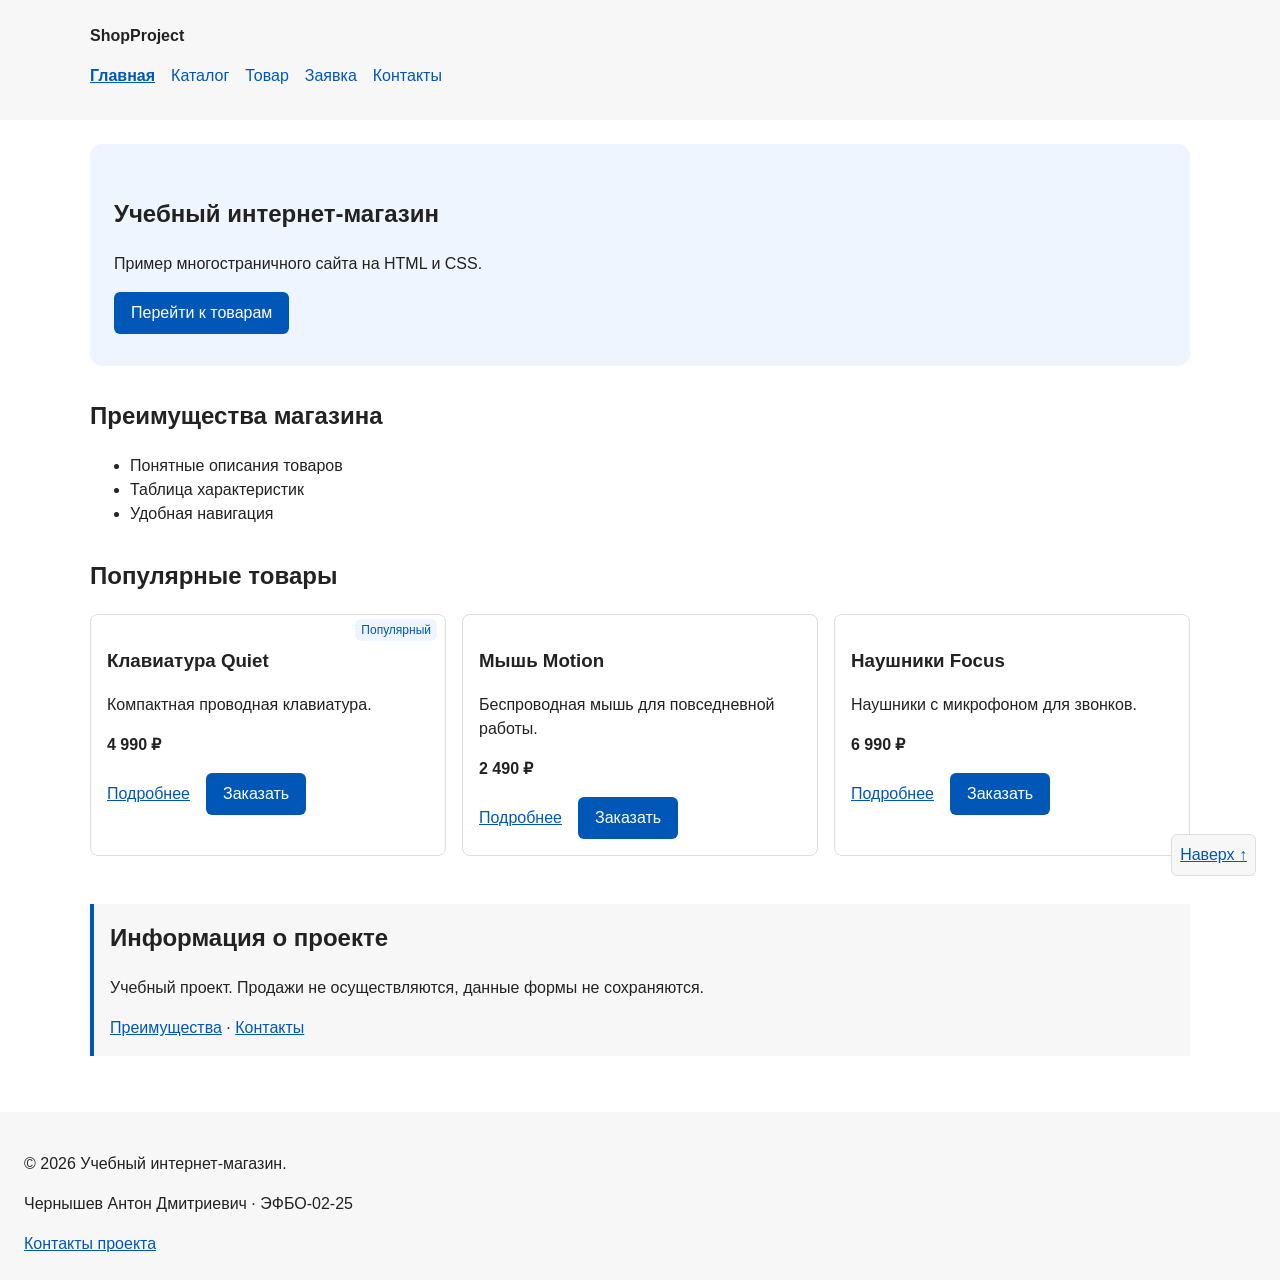
==== commit 964f74b5: "fix: prevent demo submission without JS and clear stale status" ====
--- a/index.html
+++ b/index.html
@@ -138,7 +138,7 @@
                 </div>
                 <div class="form-actions">
                     <button class="button button--secondary" id="close-order-dialog" type="button">Закрыть</button>
-                    <button class="button" type="submit">Проверить заявку</button>
+                    <button class="button" id="submit-order" type="submit" disabled>Проверить заявку</button>
                 </div>
             </form>
         </dialog>
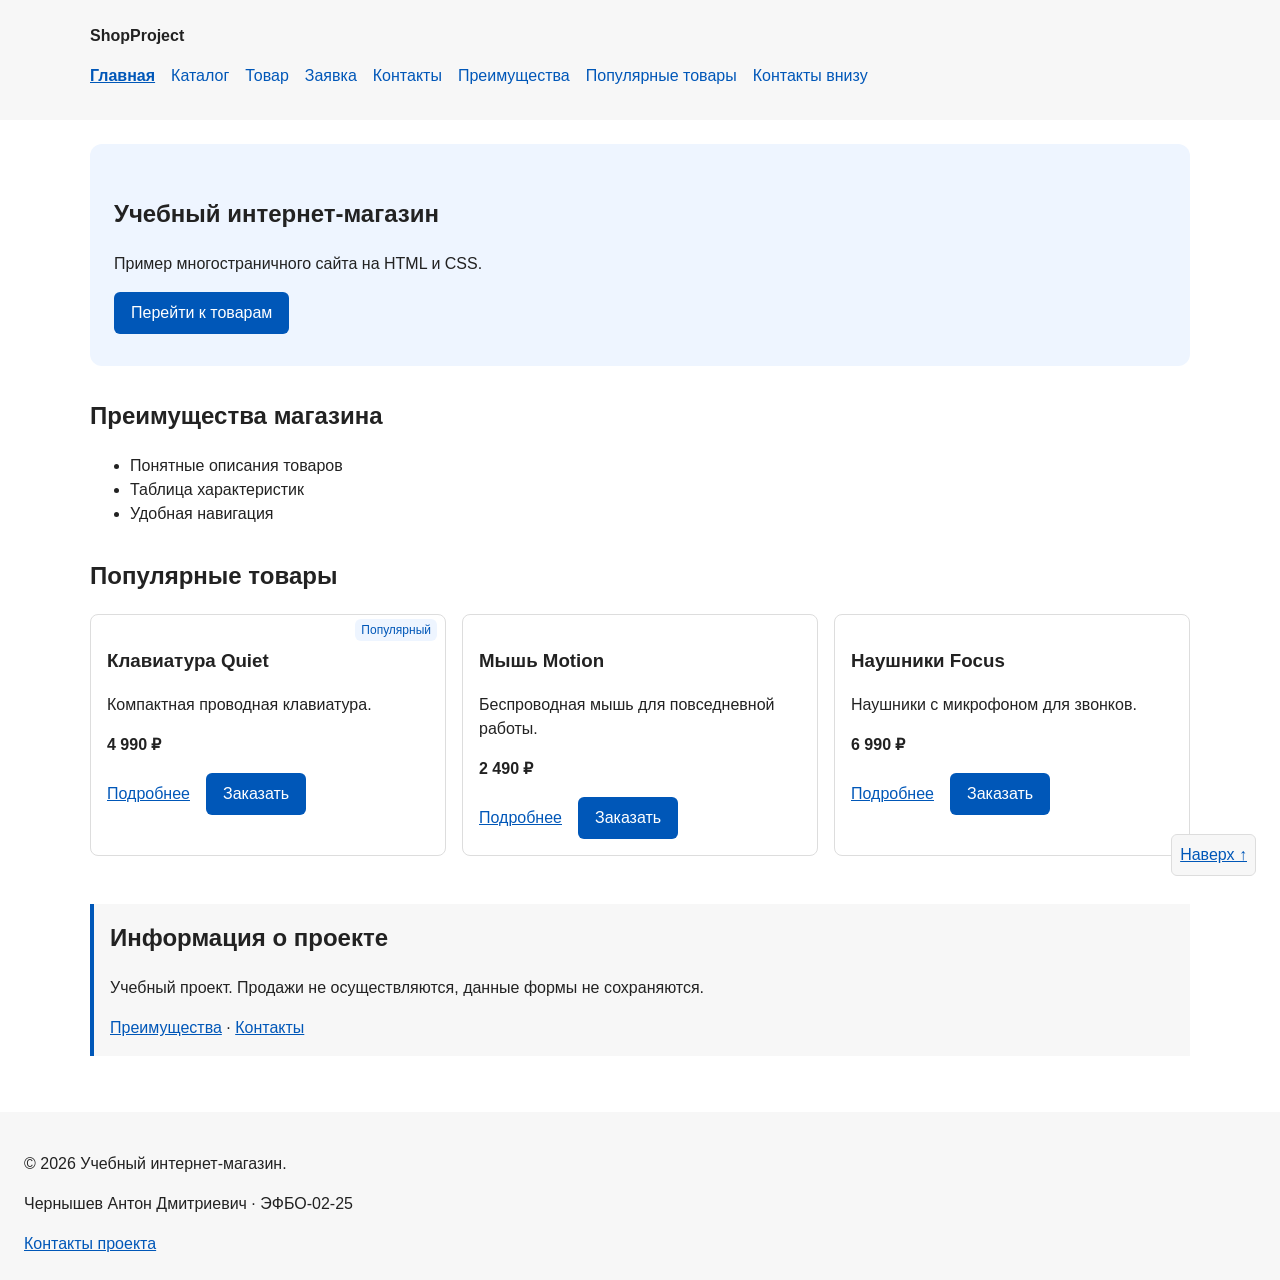
==== commit 52951a97: "feat: complete practice 5 navigation and breadcrumbs" ====
--- a/index.html
+++ b/index.html
@@ -31,6 +31,9 @@
                         <li class="site-nav__item">
                             <a class="site-nav__link" href="contacts.html">Контакты</a>
                         </li>
+                        <li class="site-nav__item"><a class="site-nav__link" href="index.html#advantages">Преимущества</a></li>
+                        <li class="site-nav__item"><a class="site-nav__link" href="index.html#popular">Популярные товары</a></li>
+                        <li class="site-nav__item"><a class="site-nav__link" href="index.html#contacts">Контакты внизу</a></li>
                     </ul>
                 </nav>
             </div>
--- a/css/style.css
+++ b/css/style.css
@@ -406,6 +406,25 @@
     bottom: 76px;
 }
 
+/* Практика №5: переход к разделу и обозначение текущей страницы. */
+html { scroll-behavior: smooth; }
+
+:target {
+    outline: 2px dashed var(--color-primary);
+    outline-offset: 4px;
+}
+
+.breadcrumbs {
+    margin: 0 auto var(--space-lg);
+    max-width: var(--container-width);
+}
+
+.breadcrumbs span::before { content: " / "; }
+
+@media (prefers-reduced-motion: reduce) {
+    html { scroll-behavior: auto; }
+}
+
 @media (max-width: 700px) {
     .product-grid {
         grid-template-columns: 1fr;
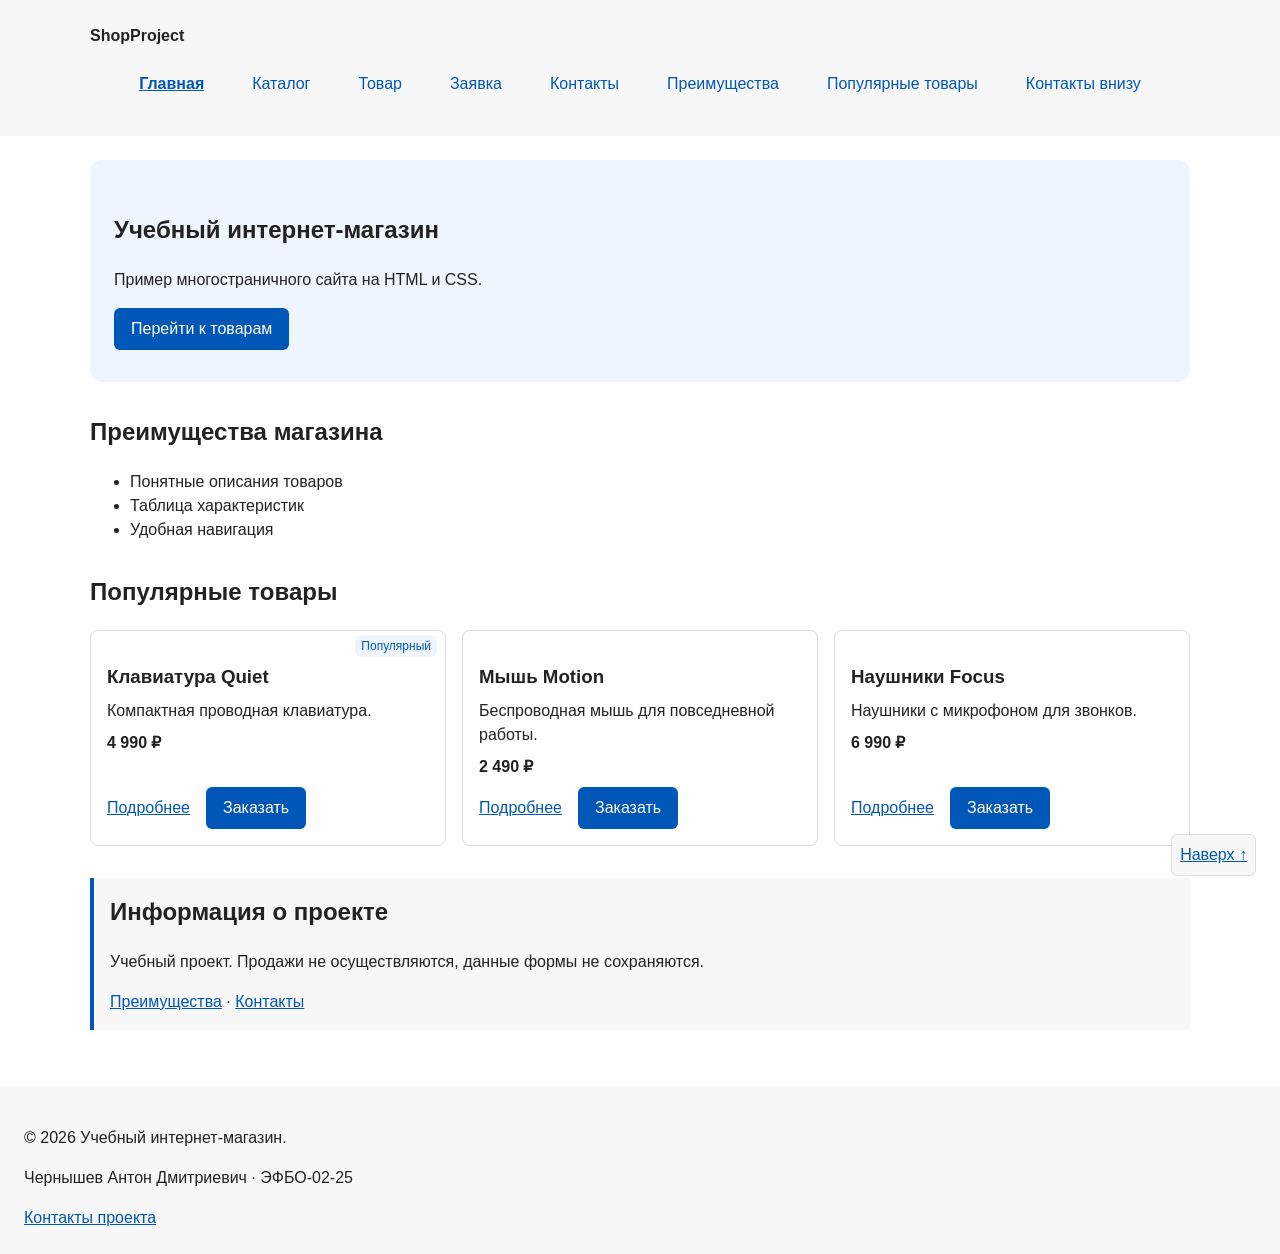
==== commit 0c46faad: "fix: keep navigation visible and offset anchor scrolling" ====
--- a/index.html
+++ b/index.html
@@ -7,11 +7,12 @@
         <meta name="author" content="Чернышев Антон Дмитриевич, ЭФБО-02-25">
         <title>Главная — Учебный интернет-магазин</title>
         <link rel="stylesheet" href="css/style.css">
+        <script src="js/header.js" defer></script>
         <script src="js/main.js" defer>
         </script>
     </head>
     <body>
-        <header id="top">
+        <header>
             <div class="site-header">
                 <a class="site-logo" href="index.html">ShopProject</a>
                 <nav class="site-nav" aria-label="Основная навигация">
@@ -38,7 +39,7 @@
                 </nav>
             </div>
         </header>
-        <main>
+        <main id="top">
             <section class="hero">
                 <h1>Учебный интернет-магазин</h1>
                 <p>Пример многостраничного сайта на HTML и CSS.</p>
--- a/css/style.css
+++ b/css/style.css
@@ -59,6 +59,13 @@
     background-color: var(--color-surface);
 }
 
+/* Шапка остаётся сверху, не выпадая из потока документа. */
+body > header {
+    position: sticky;
+    top: 0;
+    z-index: 10;
+}
+
 /* ===============================
    3. Общие элементы интерфейса
    =============================== */
@@ -309,6 +316,8 @@
 .site-nav__list {
     display: flex;
     flex-wrap: wrap;
+    justify-content: center;
+    align-items: center;
     gap: var(--space-md);
 }
 
@@ -326,7 +335,15 @@
 .product-card {
     position: relative;
     padding-top: var(--space-xl);
-}
+    display: flex;
+    flex-direction: column;
+    gap: var(--space-sm);
+    margin-bottom: 0;
+}
+
+.product-card__title,
+.product-card__description,
+.product-card__price { margin: 0; }
 
 .product-card__badge {
     position: absolute;
@@ -345,6 +362,7 @@
 
 .product-card__actions {
     display: flex;
+    margin-top: auto;
     align-items: center;
     flex-wrap: wrap;
     gap: var(--space-md);
@@ -406,8 +424,60 @@
     bottom: 76px;
 }
 
+/* Практика №6: внешний Grid и внутренний Flexbox. */
+.site-nav__link {
+    display: inline-block;
+    padding: var(--space-sm) var(--space-md);
+    border-radius: var(--radius-sm);
+}
+
+.site-nav__link:hover {
+    color: var(--color-white);
+    background: var(--color-primary);
+}
+
+.catalog-layout {
+    display: grid;
+    grid-template-columns: 260px minmax(0, 1fr);
+    grid-template-areas: "filters products";
+    gap: var(--space-lg);
+    margin: 0 auto var(--space-xl);
+    max-width: var(--container-width);
+}
+
+.catalog-filters {
+    grid-area: filters;
+    padding: var(--space-md);
+    border: 1px solid var(--color-border);
+    border-radius: var(--radius-md);
+    background: var(--color-surface);
+}
+
+.catalog-products { grid-area: products; min-width: 0; }
+.catalog-filters h2 { margin-top: 0; }
+.filters-form { display: grid; gap: var(--space-md); }
+.filters-form fieldset {
+    margin: 0;
+    padding: var(--space-md);
+    border: 1px solid var(--color-border);
+    border-radius: var(--radius-md);
+}
+.filters-form legend { font-weight: bold; }
+.filters-form label { display: block; margin-bottom: var(--space-sm); }
+.filters-form input[type="number"] {
+    width: 100%;
+    margin-bottom: var(--space-sm);
+    padding: var(--space-sm);
+    border: 1px solid var(--color-border);
+    border-radius: var(--radius-sm);
+    font: inherit;
+}
+
 /* Практика №5: переход к разделу и обозначение текущей страницы. */
-html { scroll-behavior: smooth; }
+html {
+    scroll-behavior: smooth;
+    scroll-padding-top: calc(var(--header-height, 160px) + var(--space-sm));
+}
 
 :target {
     outline: 2px dashed var(--color-primary);
@@ -426,6 +496,11 @@
 }
 
 @media (max-width: 700px) {
+    html { --header-height: 360px; }
+    .catalog-layout {
+        grid-template-columns: 1fr;
+        grid-template-areas: "filters" "products";
+    }
     .product-grid {
         grid-template-columns: 1fr;
     }
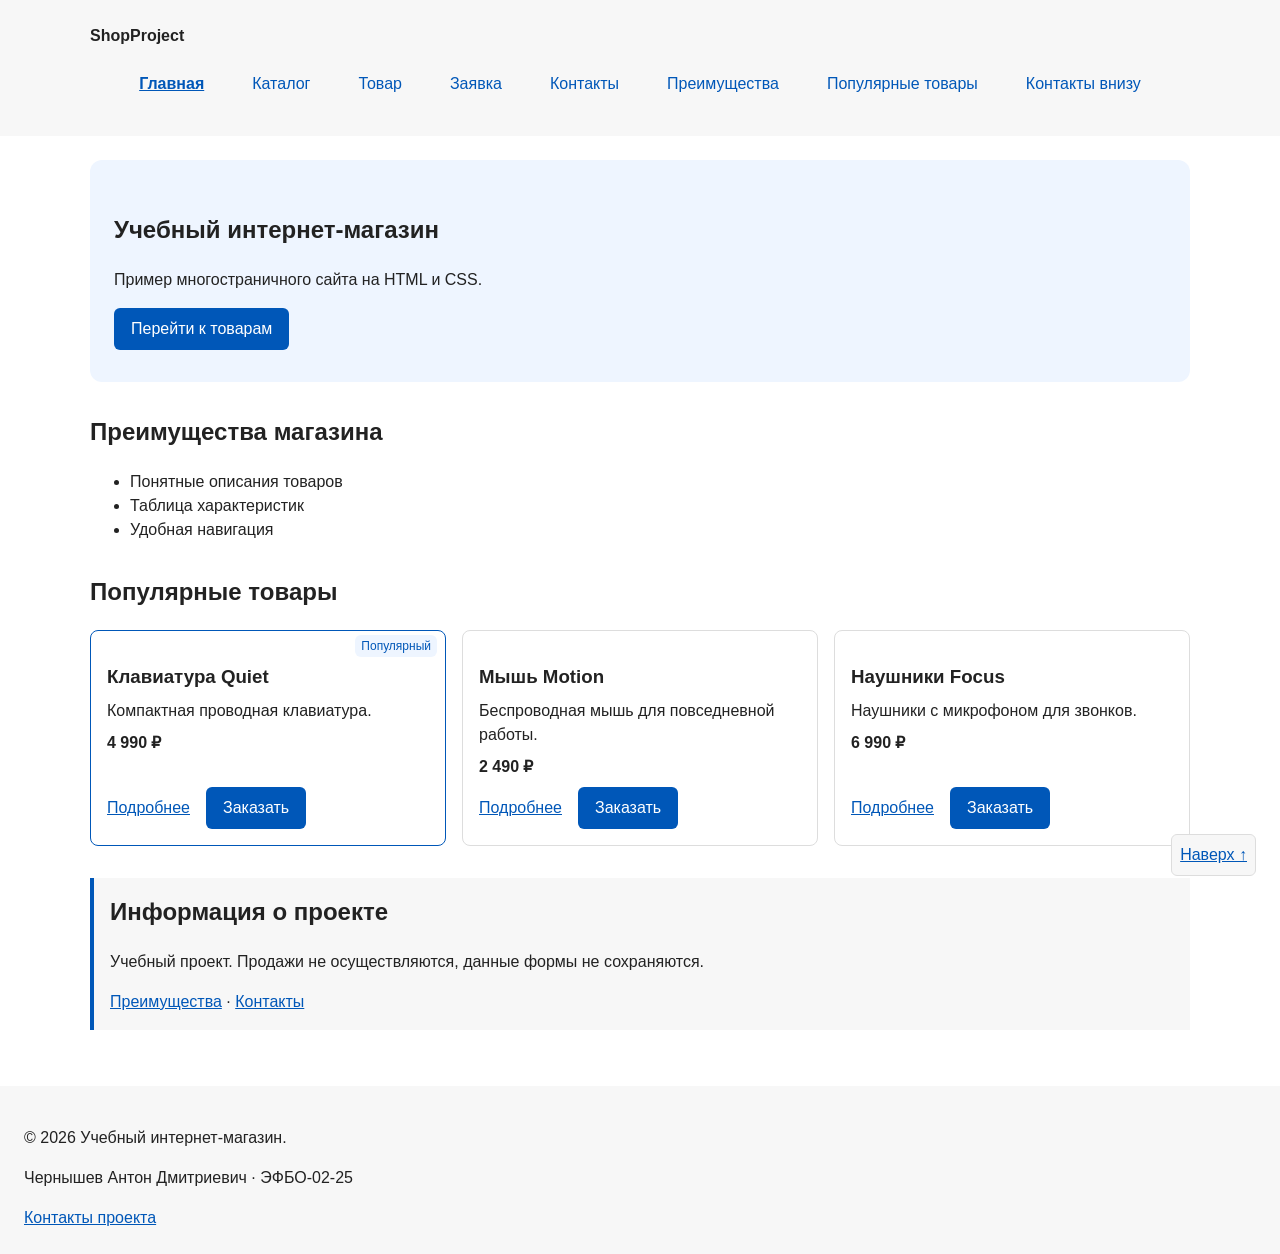
==== commit cd40ec86: "refactor: apply BEM naming to CSS classes" ====
--- a/index.html
+++ b/index.html
@@ -6,19 +6,19 @@
         <meta name="description" content="Главная учебного интернет-магазина. Контрольная работа №1.">
         <meta name="author" content="Чернышев Антон Дмитриевич, ЭФБО-02-25">
         <title>Главная — Учебный интернет-магазин</title>
-        <link rel="stylesheet" href="css/style.css">
-        <script src="js/header.js" defer></script>
+        <link rel="stylesheet" href="css/style.css?v=20261014-bem">
+        <script src="js/header.js?v=20261014-bem" defer></script>
         <script src="js/main.js" defer>
         </script>
     </head>
     <body>
-        <header>
-            <div class="site-header">
-                <a class="site-logo" href="index.html">ShopProject</a>
+        <header class="site-header">
+            <div class="site-header__inner">
+                <a class="site-header__logo" href="index.html">ShopProject</a>
                 <nav class="site-nav" aria-label="Основная навигация">
                     <ul class="site-nav__list">
                         <li class="site-nav__item">
-                            <a class="site-nav__link" href="index.html" aria-current="page">Главная</a>
+                            <a class="site-nav__link site-nav__link--active" href="index.html" aria-current="page">Главная</a>
                         </li>
                         <li class="site-nav__item">
                             <a class="site-nav__link" href="catalog.html">Каталог</a>
@@ -39,14 +39,14 @@
                 </nav>
             </div>
         </header>
-        <main id="top">
+        <main class="site-main" id="top">
             <section class="hero">
-                <h1>Учебный интернет-магазин</h1>
-                <p>Пример многостраничного сайта на HTML и CSS.</p>
-                <a class="button" href="#popular">Перейти к товарам</a>
+                <h1 class="hero__title">Учебный интернет-магазин</h1>
+                <p class="hero__description">Пример многостраничного сайта на HTML и CSS.</p>
+                <a class="button button--primary" href="#popular">Перейти к товарам</a>
             </section>
             <section class="section" id="advantages">
-                <h2>Преимущества магазина</h2>
+                <h2 class="section__title">Преимущества магазина</h2>
                 <ul>
                     <li>Понятные описания товаров</li>
                     <li>Таблица характеристик</li>
@@ -54,16 +54,16 @@
                 </ul>
             </section>
             <section class="section" id="popular">
-                <h2>Популярные товары</h2>
-                <div class="product-grid">
-                    <article class="product-card">
+                <h2 class="section__title">Популярные товары</h2>
+                <div class="products-grid">
+                    <article class="product-card product-card--featured">
                         <span class="product-card__badge">Популярный</span>
                         <h3 class="product-card__title">Клавиатура Quiet</h3>
                         <p class="product-card__description">Компактная проводная клавиатура.</p>
                         <p class="product-card__price">4 990 ₽</p>
                         <div class="product-card__actions">
                             <a class="product-card__link" href="product.html">Подробнее</a>
-                            <button class="button product-card__button" type="button" data-product="Клавиатура Quiet">Заказать</button>
+                            <button class="button button--primary product-card__button" type="button" data-product="Клавиатура Quiet">Заказать</button>
                         </div>
                     </article>
                     <article class="product-card">
@@ -72,7 +72,7 @@
                         <p class="product-card__price">2 490 ₽</p>
                         <div class="product-card__actions">
                             <a class="product-card__link" href="catalog.html#mouse-details">Подробнее</a>
-                            <button class="button product-card__button" type="button" data-product="Мышь Motion">Заказать</button>
+                            <button class="button button--primary product-card__button" type="button" data-product="Мышь Motion">Заказать</button>
                         </div>
                     </article>
                     <article class="product-card">
@@ -81,68 +81,68 @@
                         <p class="product-card__price">6 990 ₽</p>
                         <div class="product-card__actions">
                             <a class="product-card__link" href="catalog.html#headphones-details">Подробнее</a>
-                            <button class="button product-card__button" type="button" data-product="Наушники Focus">Заказать</button>
+                            <button class="button button--primary product-card__button" type="button" data-product="Наушники Focus">Заказать</button>
                         </div>
                     </article>
                 </div>
             </section>
             <aside class="aside-info">
-                <h2>Информация о проекте</h2>
+                <h2 class="aside-info__title">Информация о проекте</h2>
                 <p>Учебный проект. Продажи не осуществляются, данные формы не сохраняются.</p>
                 <a href="#advantages">Преимущества</a> · <a href="#contacts">Контакты</a>
             </aside>
         </main>
-        <footer id="contacts">
+        <footer class="site-footer" id="contacts">
             <p>© 2026 Учебный интернет-магазин.</p>
             <p>Чернышев Антон Дмитриевич · ЭФБО-02-25</p>
             <a href="contacts.html">Контакты проекта</a>
         </footer>
         <a class="back-top" href="#top">Наверх ↑</a>
         <dialog class="order-dialog" id="order-dialog" aria-labelledby="order-dialog-title">
-            <h2 id="order-dialog-title">Оформление заявки</h2>
+            <h2 class="order-dialog__title" id="order-dialog-title">Оформление заявки</h2>
             <form class="order-form" id="order-form" action="#" method="post" novalidate>
-                <p class="form-note">Демонстрация: форма проверяет ввод, но ничего не отправляет и не сохраняет. Поля со * обязательны.</p>
+                <p class="order-form__note">Демонстрация: форма проверяет ввод, но ничего не отправляет и не сохраняет. Поля со * обязательны.</p>
                 <input id="selected-product" name="selected-product" type="hidden">
                 <p id="selected-product-name" class="order-form__selection">
                 </p>
-                <div class="form-field">
-                    <label for="name">Имя *</label>
-                    <input id="name" name="name" type="text" minlength="2" autocomplete="name" required>
+                <div class="order-form__field">
+                    <label class="order-form__label" for="name">Имя *</label>
+                    <input class="order-form__input" id="name" name="name" type="text" minlength="2" autocomplete="name" required>
                 </div>
-                <div class="form-field">
-                    <label for="email">E-mail *</label>
-                    <input id="email" name="email" type="email" autocomplete="email" required>
+                <div class="order-form__field">
+                    <label class="order-form__label" for="email">E-mail *</label>
+                    <input class="order-form__input" id="email" name="email" type="email" autocomplete="email" required>
                 </div>
-                <div class="form-field">
-                    <label for="phone">Телефон *</label>
-                    <input id="phone" name="phone" type="tel" inputmode="tel" autocomplete="tel" placeholder="+7 (900) 000-00-00" pattern="^\+7 \(\d{3}\) \d{3}-\d{2}-\d{2}$" aria-describedby="phone-hint" required>
-                    <small id="phone-hint">Формат: +7 (900) 000-00-00</small>
+                <div class="order-form__field">
+                    <label class="order-form__label" for="phone">Телефон *</label>
+                    <input class="order-form__input" id="phone" name="phone" type="tel" inputmode="tel" autocomplete="tel" placeholder="+7 (900) 000-00-00" pattern="^\+7 \(\d{3}\) \d{3}-\d{2}-\d{2}$" aria-describedby="phone-hint" required>
+                    <small class="order-form__hint" id="phone-hint">Формат: +7 (900) 000-00-00</small>
                 </div>
-                <div class="form-field">
-                    <label for="date">Желаемая дата</label>
-                    <input id="date" name="date" type="date">
+                <div class="order-form__field">
+                    <label class="order-form__label" for="date">Желаемая дата</label>
+                    <input class="order-form__input" id="date" name="date" type="date">
                 </div>
-                <div class="form-field">
-                    <label for="topic">Тема обращения *</label>
-                    <select id="topic" name="topic" required>
+                <div class="order-form__field">
+                    <label class="order-form__label" for="topic">Тема обращения *</label>
+                    <select class="order-form__select" id="topic" name="topic" required>
                         <option value="">Выберите тему</option>
                         <option value="product">Заказ товара</option>
                         <option value="consultation">Консультация</option>
                         <option value="delivery">Доставка</option>
                     </select>
                 </div>
-                <div class="form-field">
-                    <label for="comment">Комментарий</label>
-                    <textarea id="comment" name="comment" rows="3" placeholder="Комментарий к заявке">
+                <div class="order-form__field">
+                    <label class="order-form__label" for="comment">Комментарий</label>
+                    <textarea class="order-form__textarea" id="comment" name="comment" rows="3" placeholder="Комментарий к заявке">
                     </textarea>
                 </div>
-                <div class="form-field form-field--checkbox">
-                    <input id="agreement" name="agreement" type="checkbox" required>
-                    <label for="agreement">Я согласен на обработку данных в учебном примере *</label>
+                <div class="order-form__field order-form__field--checkbox">
+                    <input class="order-form__input order-form__input--checkbox" id="agreement" name="agreement" type="checkbox" required>
+                    <label class="order-form__label order-form__label--checkbox" for="agreement">Я согласен на обработку данных в учебном примере *</label>
                 </div>
-                <div class="form-actions">
+                <div class="order-form__actions">
                     <button class="button button--secondary" id="close-order-dialog" type="button">Закрыть</button>
-                    <button class="button" id="submit-order" type="submit" disabled>Проверить заявку</button>
+                    <button class="button button--primary" id="submit-order" type="submit" disabled>Проверить заявку</button>
                 </div>
             </form>
         </dialog>
--- a/css/style.css
+++ b/css/style.css
@@ -48,19 +48,19 @@
     background-color: var(--color-bg);
 }
 
-header,
-main,
-footer {
+.site-header,
+.site-main,
+.site-footer {
     padding: var(--space-lg);
 }
 
-header,
-footer {
+.site-header,
+.site-footer {
     background-color: var(--color-surface);
 }
 
 /* Шапка остаётся сверху, не выпадая из потока документа. */
-body > header {
+.site-header {
     position: sticky;
     top: 0;
     z-index: 10;
@@ -77,7 +77,6 @@
     color: var(--color-primary-dark);
 }
 
-button,
 .button {
     display: inline-block;
     padding: var(--space-sm) var(--space-md);
@@ -90,12 +89,7 @@
     cursor: pointer;
 }
 
-button:hover:not(:disabled) {
-    border-color: var(--color-primary);
-    background-color: var(--color-surface-accent);
-}
-
-.button {
+.button--primary {
     border-color: transparent;
     color: var(--color-white);
     background-color: var(--color-primary);
@@ -127,18 +121,18 @@
 /* ===============================
    4. Компоненты страницы
    =============================== */
-.site-header {
+.site-header__inner {
     max-width: var(--container-width);
     margin: 0 auto;
 }
 
-.site-logo {
+.site-header__logo {
     font-weight: bold;
     color: var(--color-text);
     text-decoration: none;
 }
 
-.site-logo:hover {
+.site-header__logo:hover {
     color: var(--color-primary-dark);
 }
 
@@ -146,18 +140,28 @@
     padding: 0;
     margin: var(--space-md) 0 0;
     list-style: none;
-}
-
-.site-nav__list li {
+    display: flex;
+    flex-wrap: wrap;
+    justify-content: center;
+    align-items: center;
+    gap: var(--space-md);
+}
+
+.site-nav__item {
     margin-bottom: var(--space-sm);
 }
 
-.site-nav__list a {
+.site-nav__link {
     text-decoration: none;
-}
-
-.site-nav__list a:hover {
+    display: inline-block;
+    padding: var(--space-sm) var(--space-md);
+    border-radius: var(--radius-sm);
+}
+
+.site-nav__link:hover {
     text-decoration: underline;
+    color: var(--color-white);
+    background: var(--color-primary);
 }
 
 .hero {
@@ -173,21 +177,30 @@
     margin: 0 auto var(--space-xl);
 }
 
-.section h2,
-.product-card h3,
-.aside-info h2 {
+.section__title,
+.product-card__title,
+.aside-info__title {
     margin-top: 0;
 }
 
 .product-card {
-    margin-bottom: var(--space-md);
     padding: var(--space-md);
     border: 1px solid var(--color-border);
     border-radius: var(--radius-md);
     background-color: var(--color-bg);
+    position: relative;
+    padding-top: var(--space-xl);
+    display: flex;
+    flex-direction: column;
+    gap: var(--space-sm);
+    margin-bottom: 0;
 }
 
 .product-card:hover {
+    border-color: var(--color-primary);
+}
+
+.product-card--featured {
     border-color: var(--color-primary);
 }
 
@@ -209,29 +222,30 @@
     border-radius: var(--radius-lg);
     color: var(--color-text);
     background-color: var(--color-bg);
+    max-height: calc(100vh - 32px);
 }
 
 .order-dialog::backdrop {
     background-color: var(--color-backdrop);
 }
 
-.order-dialog h2 {
+.order-dialog__title {
     margin-top: 0;
 }
 
-.form-field {
+.order-form__field {
     margin-bottom: var(--space-md);
 }
 
-.form-field label {
+.order-form__label {
     display: block;
     margin-bottom: var(--space-xs);
     font-weight: bold;
 }
 
-.form-field input,
-.form-field select,
-.form-field textarea {
+.order-form__input,
+.order-form__select,
+.order-form__textarea {
     width: 100%;
     padding: var(--space-sm) var(--space-md);
     border: 1px solid var(--color-border);
@@ -243,51 +257,51 @@
 }
 
 /* :where() не повышает специфичность проверки доступности поля. */
-.form-field input:hover:where(:not(:disabled)),
-.form-field select:hover:where(:not(:disabled)),
-.form-field textarea:hover:where(:not(:disabled)),
-.form-field input:focus,
-.form-field select:focus,
-.form-field textarea:focus {
+.order-form__input:hover:where(:not(:disabled)),
+.order-form__select:hover:where(:not(:disabled)),
+.order-form__textarea:hover:where(:not(:disabled)),
+.order-form__input:focus,
+.order-form__select:focus,
+.order-form__textarea:focus {
     border-color: var(--color-primary);
 }
 
-.form-field--checkbox {
+.order-form__field--checkbox {
     display: flex;
     align-items: flex-start;
     gap: var(--space-sm);
 }
 
-.form-field--checkbox input {
+.order-form__input--checkbox {
     width: auto;
     margin-top: var(--space-xs);
 }
 
-.form-field--checkbox label {
+.order-form__label--checkbox {
     margin-bottom: 0;
     font-weight: normal;
 }
 
-.form-field small {
+.order-form__hint {
     display: block;
     margin-top: var(--space-xs);
     color: var(--color-muted);
 }
 
 /* Ошибка сохраняет цвет даже при наведении и фокусе, без !important. */
-.form-field input[aria-invalid="true"],
-.form-field select[aria-invalid="true"],
-.form-field textarea[aria-invalid="true"] {
+.order-form__input[aria-invalid="true"],
+.order-form__select[aria-invalid="true"],
+.order-form__textarea[aria-invalid="true"] {
     border-color: var(--color-danger);
     background-color: var(--color-danger-bg);
 }
 
-.form-field input[type="checkbox"][aria-invalid="true"] {
+.order-form__input--checkbox[aria-invalid="true"] {
     /* Ошибка и клавиатурный фокус используют разные визуальные слои. */
     box-shadow: 0 0 0 2px var(--color-danger);
 }
 
-.form-actions {
+.order-form__actions {
     display: flex;
     justify-content: flex-end;
     gap: var(--space-md);
@@ -297,7 +311,6 @@
 .success-message {
     position: fixed;
     right: var(--space-lg);
-    bottom: var(--space-lg);
     max-width: min(calc(100% - var(--space-xl)), var(--container-width));
     margin: 0;
     padding: var(--space-md);
@@ -305,40 +318,25 @@
     border-radius: var(--radius-md);
     color: var(--color-text);
     background-color: var(--color-success-bg);
+    z-index: 3;
+    bottom: 76px;
 }
 
 /* 6. Дополнения контрольной работы: Flex, Grid, БЭМ, позиционирование */
-main {
+.site-main {
     max-width: calc(var(--container-width) + 48px);
     margin: 0 auto;
 }
 
-.site-nav__list {
-    display: flex;
-    flex-wrap: wrap;
-    justify-content: center;
-    align-items: center;
-    gap: var(--space-md);
-}
-
-.site-nav__link[aria-current="page"] {
+.site-nav__link--active {
     font-weight: bold;
     text-decoration: underline;
 }
 
-.product-grid {
+.products-grid {
     display: grid;
     grid-template-columns: repeat(3, minmax(0, 1fr));
     gap: var(--space-md);
-}
-
-.product-card {
-    position: relative;
-    padding-top: var(--space-xl);
-    display: flex;
-    flex-direction: column;
-    gap: var(--space-sm);
-    margin-bottom: 0;
 }
 
 .product-card__title,
@@ -360,6 +358,11 @@
     font-weight: bold;
 }
 
+.product-details__price {
+    margin: 0;
+    font-weight: bold;
+}
+
 .product-card__actions {
     display: flex;
     margin-top: auto;
@@ -384,19 +387,18 @@
     border-collapse: collapse;
 }
 
-.product-table caption {
+.product-table__caption {
     margin-bottom: var(--space-sm);
     text-align: left;
 }
 
-.product-table th,
-.product-table td {
+.product-table__cell {
     padding: var(--space-sm);
     border: 1px solid var(--color-border);
     text-align: left;
 }
 
-.product-table thead {
+.product-table__head {
     background: var(--color-surface);
 }
 
@@ -404,37 +406,19 @@
     max-width: var(--dialog-width);
 }
 
-.form-note {
+.order-form__note,
+.catalog-filters__note {
     color: var(--color-muted);
     font-size: 14px;
 }
 
-.order-dialog {
-    max-height: calc(100vh - 32px);
-}
-
 .button--secondary {
     color: var(--color-text);
     background: var(--color-surface);
     border-color: var(--color-border);
 }
 
-.success-message {
-    z-index: 3;
-    bottom: 76px;
-}
-
 /* Практика №6: внешний Grid и внутренний Flexbox. */
-.site-nav__link {
-    display: inline-block;
-    padding: var(--space-sm) var(--space-md);
-    border-radius: var(--radius-sm);
-}
-
-.site-nav__link:hover {
-    color: var(--color-white);
-    background: var(--color-primary);
-}
 
 .catalog-layout {
     display: grid;
@@ -454,17 +438,17 @@
 }
 
 .catalog-products { grid-area: products; min-width: 0; }
-.catalog-filters h2 { margin-top: 0; }
+.catalog-filters__title { margin-top: 0; }
 .filters-form { display: grid; gap: var(--space-md); }
-.filters-form fieldset {
+.filters-form__group {
     margin: 0;
     padding: var(--space-md);
     border: 1px solid var(--color-border);
     border-radius: var(--radius-md);
 }
-.filters-form legend { font-weight: bold; }
-.filters-form label { display: block; margin-bottom: var(--space-sm); }
-.filters-form input[type="number"] {
+.filters-form__legend { font-weight: bold; }
+.filters-form__label { display: block; margin-bottom: var(--space-sm); }
+.filters-form__input {
     width: 100%;
     margin-bottom: var(--space-sm);
     padding: var(--space-sm);
@@ -489,7 +473,9 @@
     max-width: var(--container-width);
 }
 
-.breadcrumbs span::before { content: " / "; }
+.breadcrumbs__current::before { content: " / "; }
+
+.breadcrumbs__link { color: var(--color-primary); }
 
 @media (prefers-reduced-motion: reduce) {
     html { scroll-behavior: auto; }
@@ -501,7 +487,7 @@
         grid-template-columns: 1fr;
         grid-template-areas: "filters" "products";
     }
-    .product-grid {
+    .products-grid {
         grid-template-columns: 1fr;
     }
 }
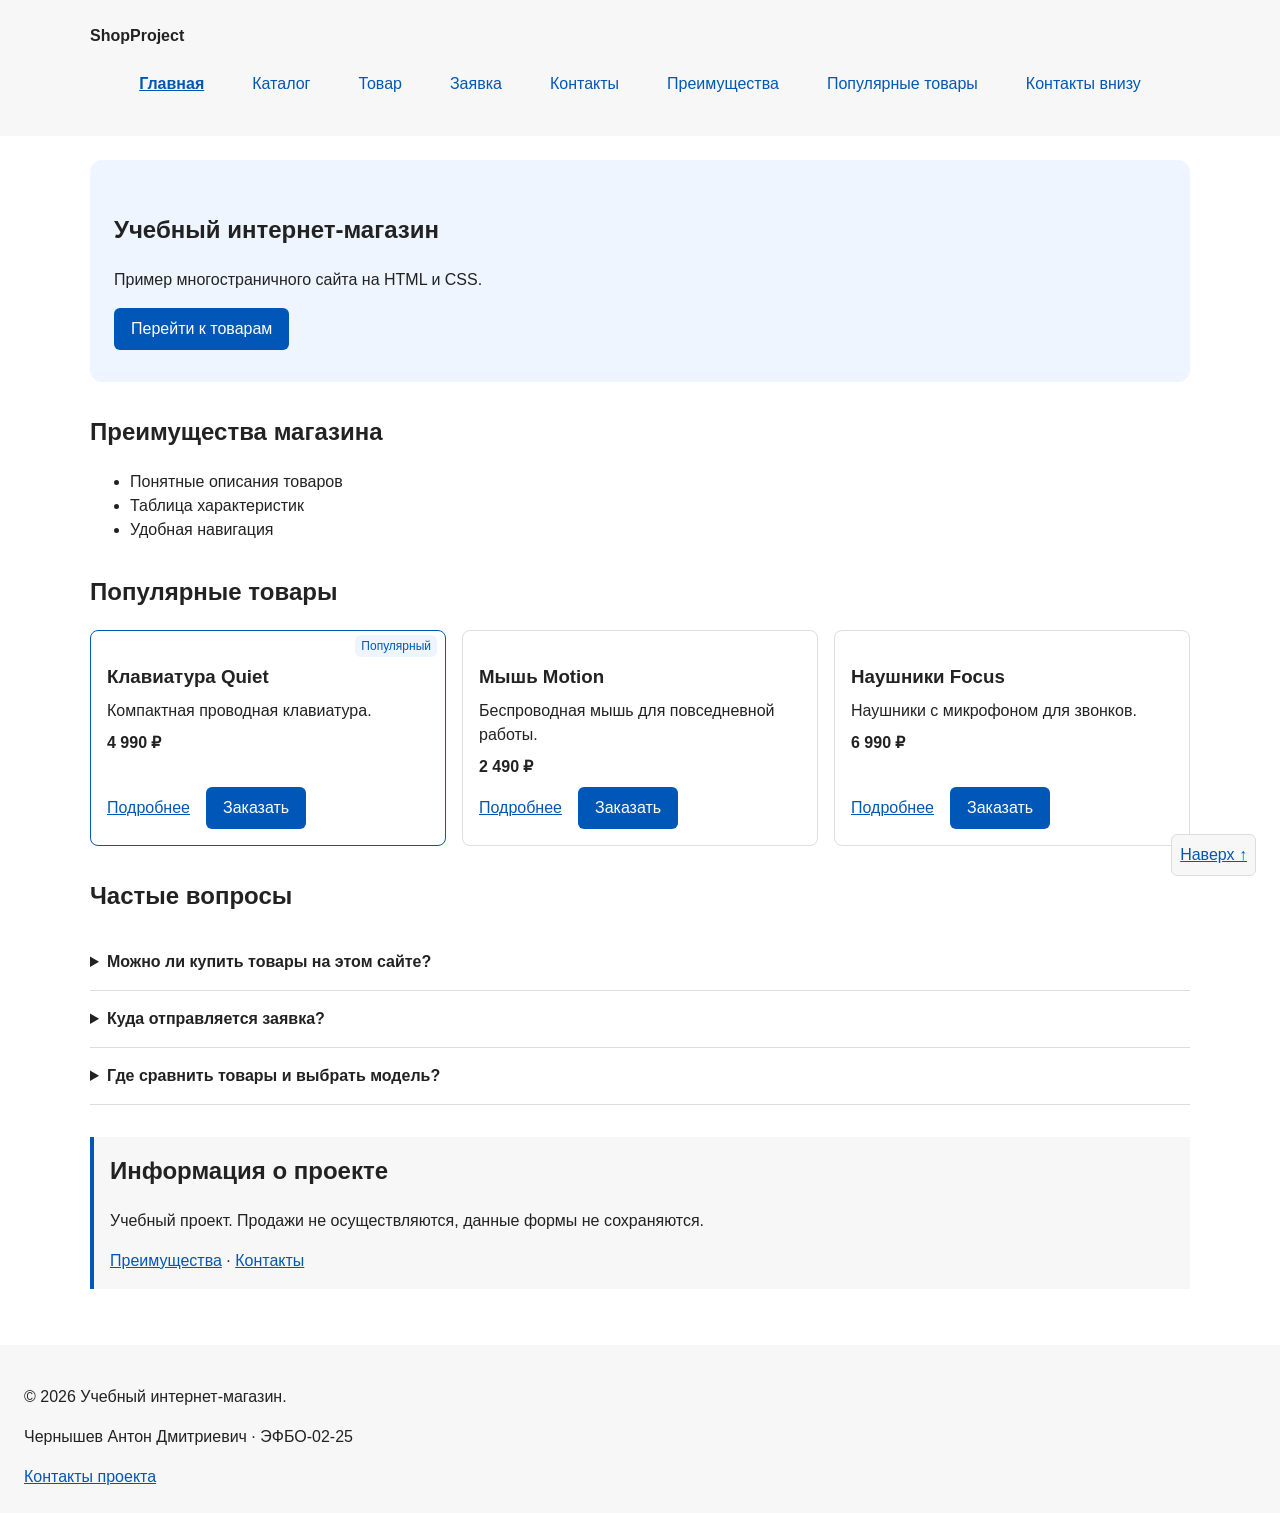
==== commit 558b1a85: "fix: prepare HTML CSS project for submission" ====
--- a/index.html
+++ b/index.html
@@ -6,8 +6,8 @@
         <meta name="description" content="Главная учебного интернет-магазина. Контрольная работа №1.">
         <meta name="author" content="Чернышев Антон Дмитриевич, ЭФБО-02-25">
         <title>Главная — Учебный интернет-магазин</title>
-        <link rel="stylesheet" href="css/style.css?v=20261014-bem">
-        <script src="js/header.js?v=20261014-bem" defer></script>
+        <link rel="stylesheet" href="css/style.css?v=20261014-final">
+        <script src="js/header.js?v=20261014-final" defer></script>
         <script src="js/main.js" defer>
         </script>
     </head>
@@ -86,6 +86,24 @@
                     </article>
                 </div>
             </section>
+            <section class="section faq" id="faq" aria-labelledby="faq-title">
+                <h2 class="section__title" id="faq-title">Частые вопросы</h2>
+                <details class="faq__item">
+                    <summary class="faq__question">Можно ли купить товары на этом сайте?</summary>
+                    <p class="faq__answer">Нет. Это учебный проект: товары и цены вымышленные,
+                        корзина и оплата не реализованы.</p>
+                </details>
+                <details class="faq__item">
+                    <summary class="faq__question">Куда отправляется заявка?</summary>
+                    <p class="faq__answer">Никуда. Форма проверяет заполнение полей в браузере,
+                        но не отправляет и не сохраняет данные на сервере.</p>
+                </details>
+                <details class="faq__item">
+                    <summary class="faq__question">Где сравнить товары и выбрать модель?</summary>
+                    <p class="faq__answer">Откройте <a href="catalog.html#comparison">таблицу сравнения в каталоге</a>.
+                        Кнопка «Подробнее» у каждой карточки ведёт к её описанию.</p>
+                </details>
+            </section>
             <aside class="aside-info">
                 <h2 class="aside-info__title">Информация о проекте</h2>
                 <p>Учебный проект. Продажи не осуществляются, данные формы не сохраняются.</p>
--- a/css/style.css
+++ b/css/style.css
@@ -481,6 +481,25 @@
     html { scroll-behavior: auto; }
 }
 
+/* Практика №8: простые дополнения без смены оформления. */
+.product-details__figure { margin: var(--space-md) 0; }
+.product-details__image { display: block; max-width: 100%; height: auto; }
+.product-details__caption { color: var(--color-muted); font-size: 14px; }
+.product-details__title { margin-bottom: var(--space-sm); }
+.faq__item {
+    padding: var(--space-md) 0;
+    border-bottom: 1px solid var(--color-border);
+}
+.faq__question { cursor: pointer; font-weight: bold; }
+.faq__question:focus-visible,
+.table-scroll:focus-visible {
+    outline: 2px solid var(--color-primary);
+    outline-offset: 3px;
+}
+.faq__answer { margin-bottom: 0; }
+.table-scroll { max-width: 100%; overflow-x: auto; }
+.product-table--comparison { min-width: 600px; }
+
 @media (max-width: 700px) {
     html { --header-height: 360px; }
     .catalog-layout {
